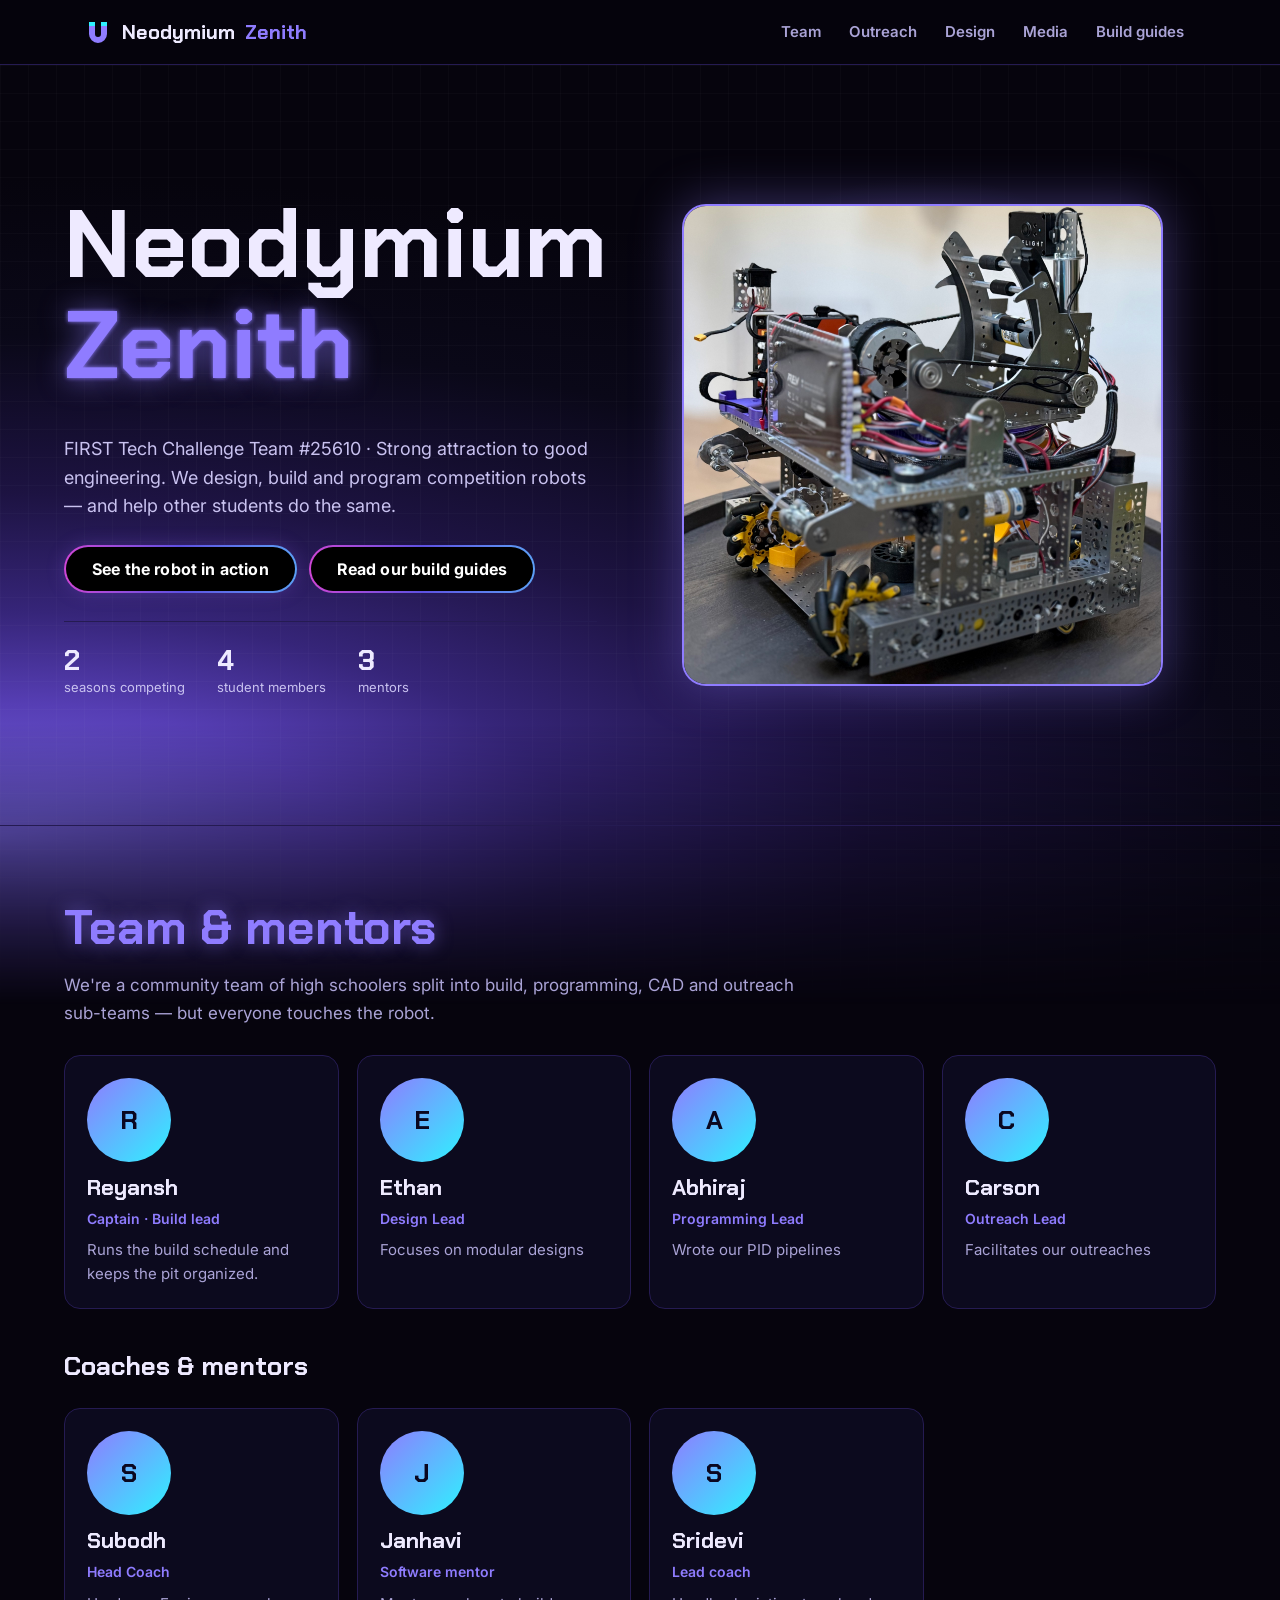
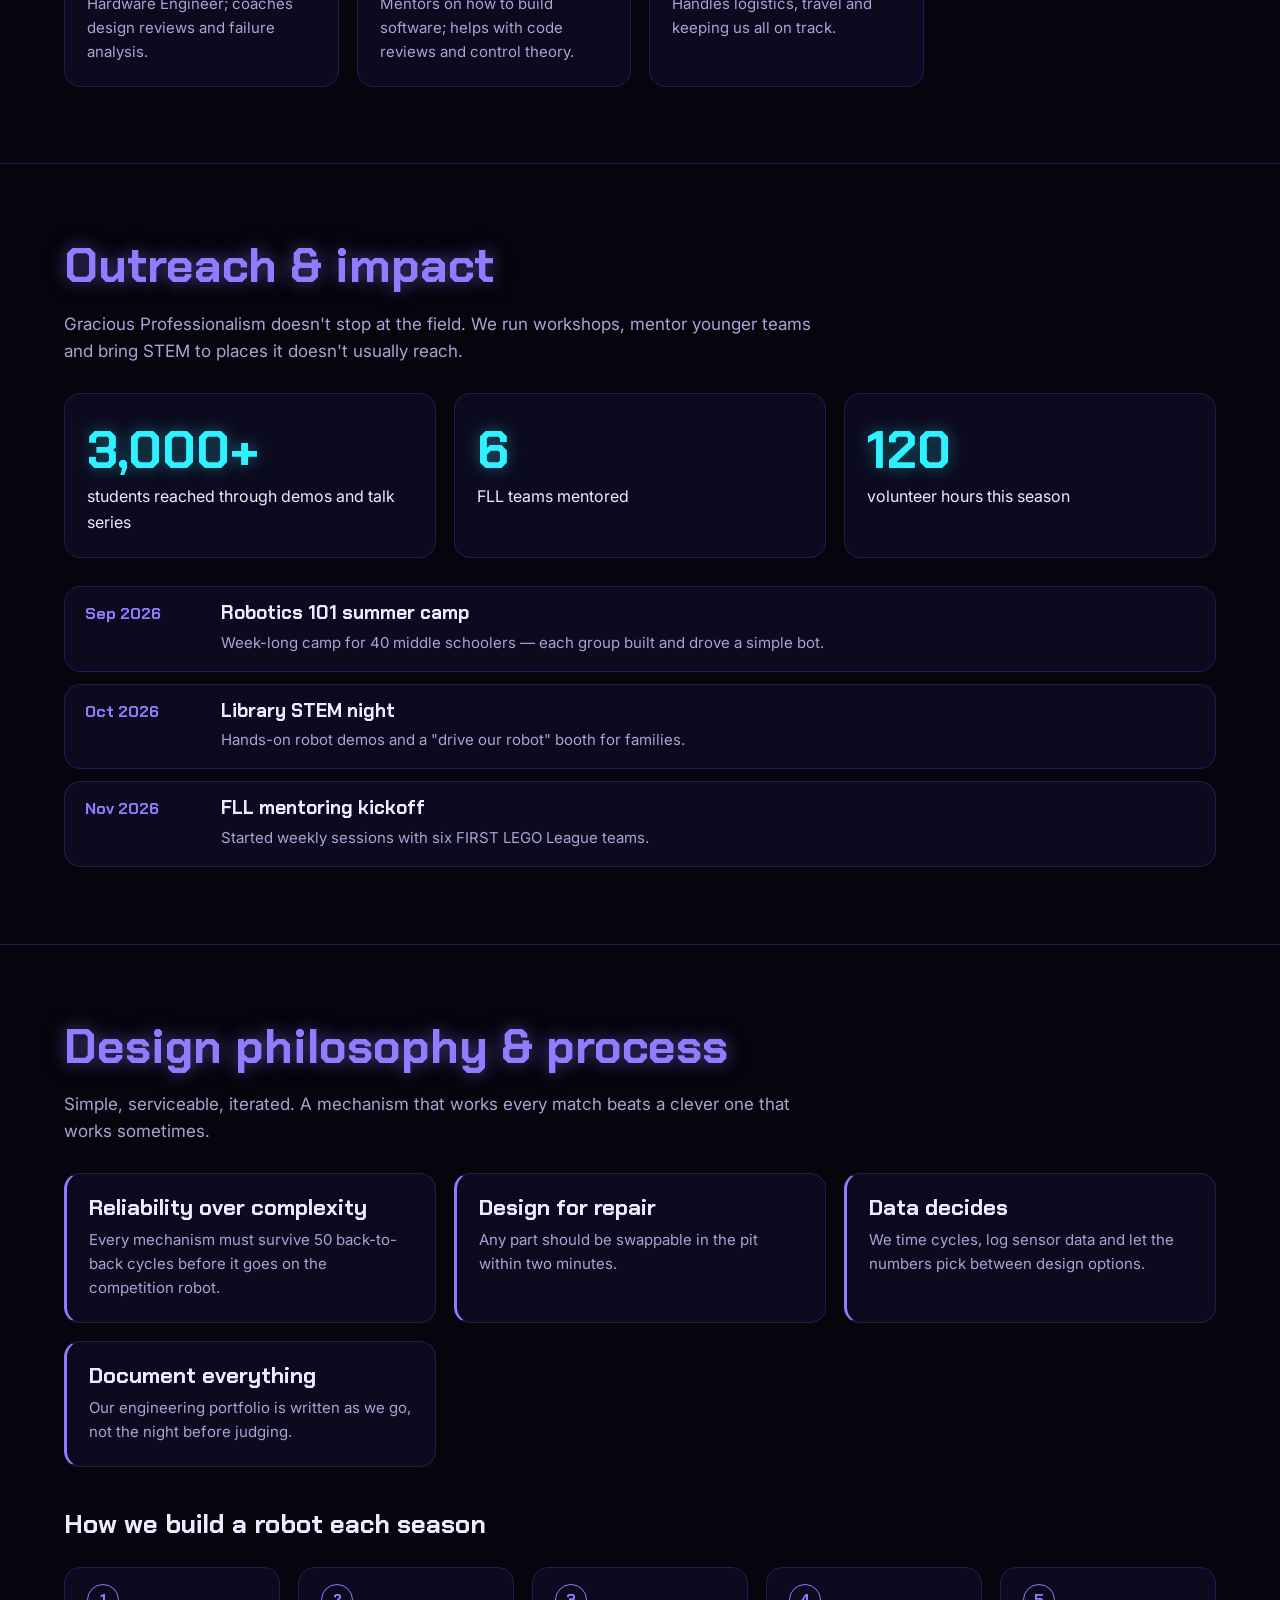
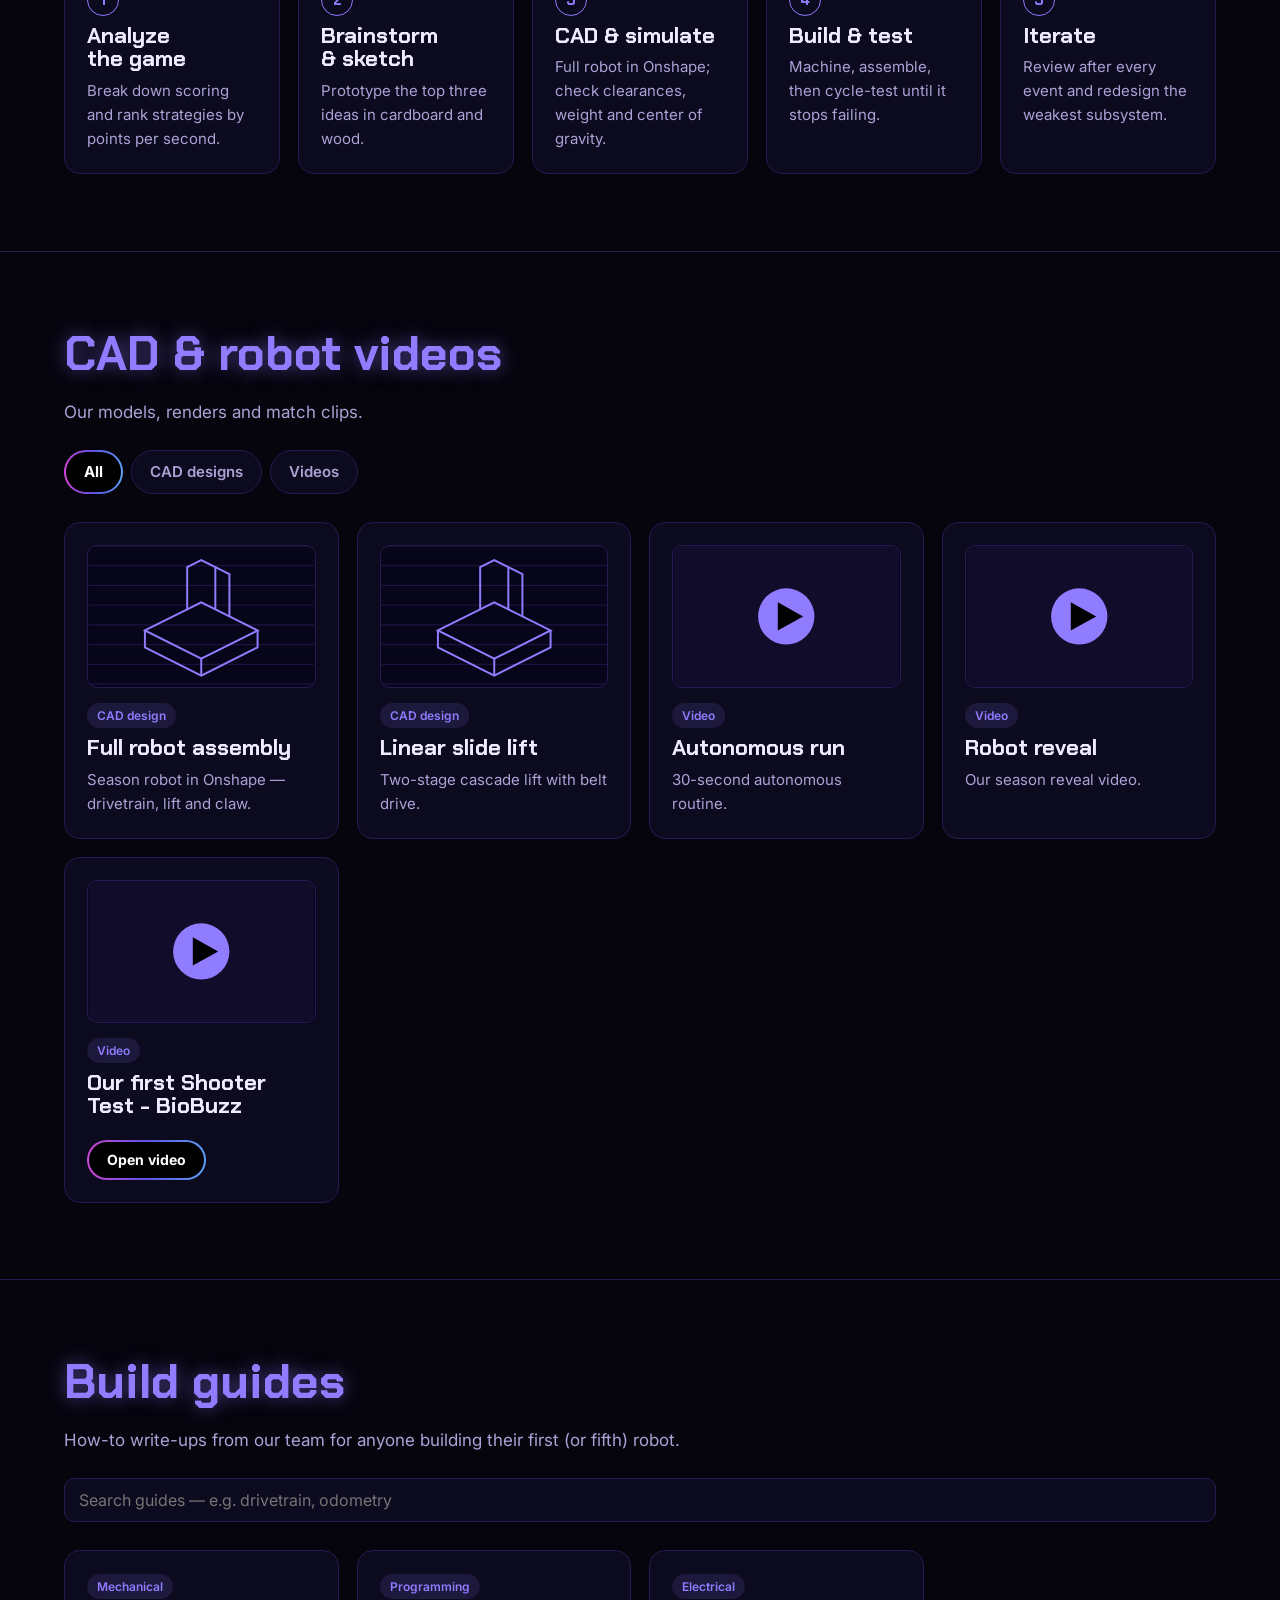
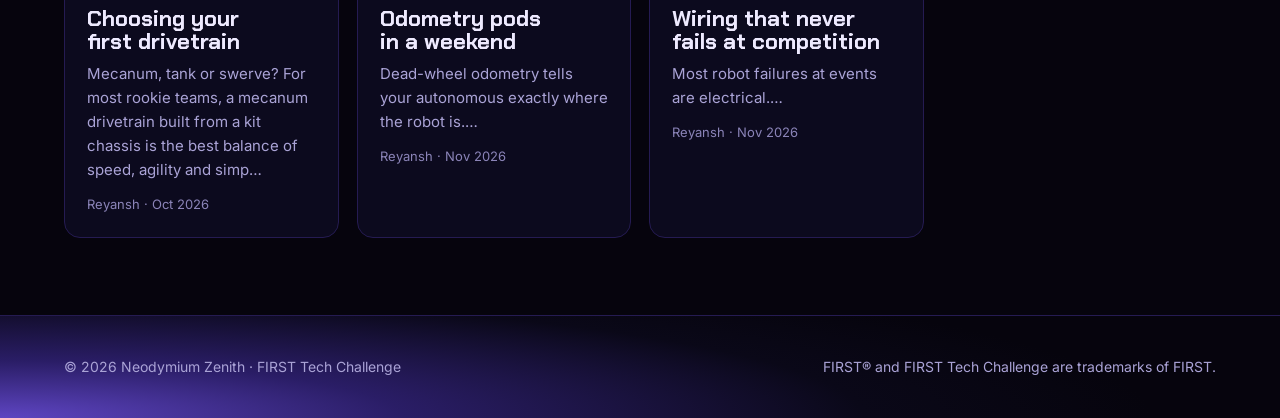
==== index.html @ e0ae47d6 "Add files via upload Included Site Visit script - goat counter" ====
<!DOCTYPE html>
<html lang="en">
<head>
<meta charset="utf-8">
<meta name="viewport" content="width=device-width, initial-scale=1">
<script data-goatcounter="https://neodymiumzenith.goatcounter.com/count"
        async src="//gc.zgo.at/count.js"></script>
<title>Neodymium Zenith FTC</title>
<link rel="preconnect" href="https://fonts.googleapis.com">
<link href="https://fonts.googleapis.com/css2?family=Chakra+Petch:wght@500;700&family=Inter:wght@400;600&display=swap" rel="stylesheet">
<style>
/* VOICE: proud, energetic student team — a competition pit banner, not a corporate site
   IDEA: a neodymium magnet — field lines arc around the robot, everything is "attracted" on hover
   PICTURE: this season's robot photo (or the drawn robot until one is uploaded) wrapped in purple field lines
   COLOUR and TYPE: pure black, fluorescent purple #8f7cff lead, hot cyan #2ef2ff hover accent; Chakra Petch + Inter
   LAYOUT: sticky nav, hero, bands for team, outreach, design, media, guides; owner-only edit bar pinned at the bottom */
:root{color-scheme:dark;--bg:#06040d;--panel:#0c0a1e;--line:#251b52;--ink:#eeeaff;--dim:#aaa3d6;--pur:#8f7cff;--pur2:#5e45c2;--hot:#2ef2ff}
:root[data-theme=light],:root[data-theme=dark]{color-scheme:dark}
*{box-sizing:border-box;min-width:0}
html{scroll-behavior:smooth;scroll-padding-top:72px}
body{margin:0;background:var(--bg);color:var(--ink);font:16px/1.6 Inter,system-ui,sans-serif;overflow-x:clip}
body.owner{padding-bottom:120px}
h1,h2,h3{font-family:"Chakra Petch",sans-serif;line-height:1.05;text-wrap:balance;margin:0 0 .4em}
h2{font-size:clamp(32px,4.5vw,48px);color:var(--pur);text-shadow:0 0 18px #8f7cff88}
h3{font-size:22px}
p{margin:0 0 1em;max-width:68ch}
a{color:var(--pur)}
.band{padding:clamp(40px,6vw,88px) max(5vw,16px);border-top:1px solid var(--line)}
.wrap{max-width:1240px;margin:0 auto}
.lede{color:var(--dim);font-size:17px}
.card p a,.rbody a,.tag a,.ev a{color:var(--hot);text-decoration:underline;text-underline-offset:3px;overflow-wrap:anywhere}
.card p a:hover,.rbody a:hover,.tag a:hover{color:#fff;text-shadow:0 0 10px var(--hot)}
nav{position:sticky;top:0;z-index:20;background:#06040dd9;backdrop-filter:blur(8px);border-bottom:1px solid var(--line)}
nav .wrap{display:flex;align-items:center;gap:8px 18px;flex-wrap:wrap;padding:10px max(5vw,16px)}
.logo{font:700 20px "Chakra Petch",sans-serif;color:var(--ink);text-decoration:none;margin-right:auto;display:flex;align-items:center;gap:10px;min-height:44px}
.logo b{color:var(--pur)}
nav .links{display:flex;flex-wrap:wrap;gap:4px}
nav .links a{color:var(--dim);text-decoration:none;padding:10px 12px;border-radius:8px;font-weight:600;font-size:15px;transition:.2s}
.hl{transition:color .2s,background .2s,box-shadow .25s,border-color .25s,transform .25s}
.hl:hover,.hl:focus-visible,nav .links a:hover,nav .links a:focus-visible{color:var(--hot);border-color:var(--hot);box-shadow:0 0 0 1px var(--hot),0 0 24px #2ef2ff66,inset 0 0 24px #2ef2ff14}
nav .links a:hover{background:#2ef2ff12}
.card.hl:hover{transform:translateY(-4px)}
.card.hl:hover h3{color:var(--hot)}
:focus-visible{outline:2px solid var(--hot);outline-offset:3px}
.hero{display:grid;grid-template-columns:minmax(0,1fr) minmax(0,1.1fr);gap:32px;align-items:center;padding:clamp(32px,5vw,72px) max(5vw,16px);max-width:1340px;margin:0 auto;min-height:min(86vh,760px)}
.hero h1{font-size:clamp(48px,8vw,96px)}
.hero h1 span{display:block;color:var(--pur);text-shadow:0 0 28px #8f7cffaa,0 0 4px #8f7cff}
.tag{color:var(--dim);font-size:18px;margin-bottom:24px}
.btns{display:flex;flex-wrap:wrap;gap:12px}
.btn{--ring:linear-gradient(90deg,#ce46d5,#5e51e2 50%,#5c9ff5);display:inline-flex;align-items:center;justify-content:center;gap:10px;min-height:48px;padding:10px 26px;border-radius:999px;border:2px solid transparent;background:linear-gradient(#000,#000) padding-box,var(--ring) border-box;color:#fff;text-decoration:none;font:700 16px Inter,sans-serif;letter-spacing:.01em;cursor:pointer;transition:box-shadow .25s,background .25s,transform .2s}
.btn.solid{background:linear-gradient(#000,#000) padding-box,var(--ring) border-box;box-shadow:0 0 18px #8a5ae240}
.btn.hl:hover,.btn.hl:focus-visible,.btn.solid:hover{color:#fff;border-color:transparent;background:linear-gradient(90deg,#24103a,#141038 50%,#0f1c3c) padding-box,var(--ring) border-box;box-shadow:-8px 0 24px #ce46d566,8px 0 24px #5c9ff566;transform:translateY(-1px)}
.btn:disabled,.btn:disabled:hover{opacity:.4;cursor:not-allowed;box-shadow:none;transform:none;background:linear-gradient(#000,#000) padding-box,var(--ring) border-box}
.btn.sm{min-height:40px;padding:6px 18px;font-size:14px}
.fig{position:relative;aspect-ratio:1/1;max-height:640px}
.fig>svg{position:absolute;inset:0;width:100%;height:100%}
.fig .photo-wrap{position:absolute;inset:9%;border-radius:24px;overflow:hidden;border:2px solid var(--pur);box-shadow:0 0 50px #8f7cff66;background:#07051a}
.fig .photo-wrap img{width:100%;height:100%;object-fit:cover;display:block}
.fig .ph{position:absolute;inset:9%;border:2px dashed var(--hot);border-radius:24px;display:grid;place-content:center;gap:10px;text-align:center;background:#000a;padding:20px;color:var(--ink)}
.field path{fill:none;stroke:var(--pur);stroke-width:1.6;opacity:.55;stroke-dasharray:6 10;animation:flow 6s linear infinite}
.field path:nth-child(even){stroke:var(--pur2);animation-duration:9s}
@keyframes flow{to{stroke-dashoffset:-160}}
@media(prefers-reduced-motion:reduce){.field path{animation:none}html{scroll-behavior:auto}}
.stats{display:flex;flex-wrap:wrap;gap:12px 32px;margin-top:28px;padding-top:20px;border-top:1px solid var(--line);align-items:flex-start}
.stats .card{background:none;border:0;padding:0;font:700 28px "Chakra Petch",sans-serif}
.stats small{display:block;font:13px Inter,sans-serif;color:var(--dim)}
.grid{display:grid;grid-template-columns:repeat(auto-fill,minmax(min(100%,250px),1fr));gap:18px;margin-top:28px}
.card{position:relative;background:var(--panel);border:1px solid var(--line);border-radius:16px;padding:22px}
.avatar,.face{width:84px;height:84px;border-radius:50%;margin-bottom:14px}
.avatar{display:grid;place-items:center;font:700 26px "Chakra Petch";color:#0a0720;background:linear-gradient(135deg,var(--pur),var(--hot))}
.face{overflow:hidden;border:2px solid var(--pur)}
.face img{width:100%;height:100%;object-fit:cover}
.role{color:var(--pur);font-weight:600;font-size:14px;margin-bottom:8px}
.card p{color:var(--dim);font-size:15px;margin:0;white-space:pre-line}
.sub{margin-top:44px;font-size:26px}
.note{font-size:13px;color:#8b84b8;margin-top:18px}
.impact{grid-template-columns:repeat(auto-fit,minmax(min(100%,200px),1fr))}
.impact b{display:block;font:700 clamp(36px,5vw,52px) "Chakra Petch";color:var(--hot);text-shadow:0 0 16px #2ef2ff66}
.events{display:grid;gap:12px;margin-top:28px}
.ev{display:grid;grid-template-columns:7.5em minmax(0,1fr) auto;gap:16px;align-items:start;padding:16px 20px}
.ev time{font:700 16px "Chakra Petch";color:var(--pur);white-space:nowrap}
.ev .evimg{width:140px;aspect-ratio:4/3;border-radius:10px;overflow:hidden}
.ev .evimg img,.ev .evimg video{width:100%;height:100%;object-fit:cover}
.steps{grid-template-columns:repeat(auto-fit,minmax(min(100%,210px),1fr));counter-reset:s}
.steps .card{padding-top:56px}
.steps .card::before{counter-increment:s;content:counter(s);position:absolute;top:16px;left:22px;width:30px;height:30px;border-radius:50%;border:1px solid var(--pur);display:grid;place-items:center;font:700 15px "Chakra Petch";color:var(--pur)}
.principles{grid-template-columns:repeat(auto-fit,minmax(min(100%,320px),1fr))}
.principles .card{border-left:3px solid var(--pur)}
.thumb{aspect-ratio:16/10;border-radius:10px;background:#07051a;border:1px solid var(--line);margin-bottom:14px;overflow:hidden;display:grid;place-items:center}
.thumb svg,.thumb img,.thumb video{width:100%;height:100%;object-fit:cover;display:block}
.chip{display:inline-block;font-size:12px;font-weight:600;padding:3px 10px;border-radius:999px;background:#8f7cff22;color:var(--pur);margin-bottom:8px}
.tabs{display:flex;flex-wrap:wrap;gap:8px;margin:24px 0 8px}
.tabs button{min-height:44px;padding:8px 18px;border-radius:999px;border:1px solid var(--line);background:var(--panel);color:var(--dim);font:600 15px Inter;cursor:pointer}
.tabs button[aria-selected=true]{border:2px solid transparent;background:linear-gradient(#000,#000) padding-box,linear-gradient(90deg,#ce46d5,#5e51e2 50%,#5c9ff5) border-box;color:#fff;font-weight:700}
.tabs button:hover{color:#fff;box-shadow:-6px 0 18px #ce46d544,6px 0 18px #5c9ff544}
.media .card .btn{margin-top:14px}
.blogbar{display:flex;flex-wrap:wrap;gap:12px;margin-top:24px}
.blogbar input{flex:1 1 240px;min-height:44px;padding:10px 14px;border-radius:10px;border:1px solid var(--line);background:var(--panel);color:var(--ink);font:16px Inter}
.post{cursor:pointer}
.post .meta{font-size:13px;color:#8b84b8;margin-top:12px}

/* team gradient: near-black at top, violet glow rising from the bottom-left */
.hero{position:relative}
.hero::before,footer::before{content:"";position:absolute;inset:0 calc(50% - 50vw) -180px;z-index:-1;pointer-events:none;-webkit-mask-image:linear-gradient(#000 70%,transparent);mask-image:linear-gradient(#000 70%,transparent);
 background:linear-gradient(#ffffff05 1px,transparent 1px) 0 0/28px 28px,linear-gradient(90deg,#ffffff05 1px,transparent 1px) 0 0/28px 28px,
 radial-gradient(130% 70% at 0% 82%,#7765e3 0%,#563eb4 20%,#362579 34%,#1d1342 52%,#0a0818 76%,#06040d 100%)}
footer{position:relative;overflow:hidden;border-top-color:#251b52}
footer::before{inset:0;-webkit-mask-image:none;mask-image:none;background:radial-gradient(90% 160% at 0% 100%,#5e45c2 0%,#2a1d66 35%,#0a0818 75%,#06040d 100%)}
footer{color:#c9c2f0}
.hero .tag{color:#c9c2f0}
.stats small{color:#c9c2f0}
/* edit mode */
.tools{display:none;position:absolute;top:8px;right:8px;gap:4px;z-index:2}
.editing .tools{display:flex}
.tools button{min-width:36px;min-height:36px;border-radius:8px;border:1px solid var(--line);background:#000c;color:var(--ink);font:600 13px Inter;cursor:pointer;padding:0 8px}
.tools button:hover{border-color:var(--hot);color:var(--hot)}
.tools button.del:hover{border-color:#ff5c8a;color:#ff5c8a}
.editing .card{outline:1px dashed #8f7cff55;outline-offset:3px}
.editing .stats .card{padding-top:44px;min-width:200px}
.stats .tools{left:0;right:auto;top:0}
.add{display:none;min-height:120px;border:2px dashed var(--pur2);border-radius:16px;background:none;color:var(--pur);font:600 16px Inter;cursor:pointer}
.editing .add{display:block}
.stats .add{min-height:60px;padding:0 16px}
.edit-only{display:none}
.editing .edit-only{display:inline-flex}
#ownerBar{display:none;position:fixed;left:50%;bottom:16px;transform:translateX(-50%);z-index:30;width:min(1100px,calc(100% - 24px));background:#0c0a1ef2;border:1px solid var(--pur);border-radius:16px;box-shadow:0 0 40px #8f7cff55;padding:12px 16px;gap:10px 16px;align-items:center;flex-wrap:wrap}
.owner #ownerBar{display:flex}
#ownerBar .seg{display:flex;border:1px solid var(--line);border-radius:999px;overflow:hidden;padding:2px}
#ownerBar .seg button{min-height:40px;padding:6px 14px;border:0;background:none;color:var(--dim);font:600 14px Inter;cursor:pointer}
#ownerBar .seg button{border-radius:999px}
#ownerBar .seg button[aria-pressed=true]{background:linear-gradient(90deg,#ce46d5,#5e51e2 50%,#5c9ff5);color:#fff}
#status{flex:1 1 200px;font-size:14px;color:var(--dim)}
#status b{color:var(--hot)}
dialog{background:var(--panel);color:var(--ink);border:1px solid var(--pur);border-radius:18px;max-width:760px;width:calc(100% - 32px);padding:clamp(20px,4vw,40px);box-shadow:0 0 60px #8f7cff55}
dialog::backdrop{background:#000c}
dialog h2{font-size:clamp(28px,4vw,40px)}
dialog>h2,.rbody h2{padding-right:84px}
.close{float:right}
.rbody p{color:var(--dim);white-space:pre-line}
form.ed{display:grid;gap:10px;clear:both}
form.ed label{font-weight:600;font-size:14px;color:var(--dim)}
form.ed input,form.ed textarea,form.ed select{width:100%;min-height:44px;padding:10px 14px;border-radius:10px;border:1px solid var(--line);background:#000;color:var(--ink);font:16px Inter}
form.ed textarea{min-height:140px}
.imgfield{display:flex;flex-wrap:wrap;gap:12px;align-items:center;padding:14px;border:1px dashed var(--pur2);border-radius:12px}
.imgfield .prev{width:120px;aspect-ratio:1;border-radius:10px;overflow:hidden;background:#000;display:grid;place-items:center;color:#8b84b8;font-size:13px;text-align:center}
.imgfield .prev img,.imgfield .prev video{width:100%;height:100%;object-fit:cover}
.formbtns{display:flex;gap:10px;justify-content:flex-end;margin-top:8px}
footer{border-top:1px solid var(--line);padding:40px max(5vw,16px);color:var(--dim);font-size:14px}
footer .wrap{display:flex;flex-wrap:wrap;gap:16px;justify-content:space-between}
#glow{position:fixed;width:340px;height:340px;border-radius:50%;pointer-events:none;background:radial-gradient(circle,#8f7cff22,transparent 65%);transform:translate(-50%,-50%);z-index:0;left:-400px;top:-400px}
main,nav,footer{position:relative;z-index:1}
@media(max-width:860px){.hero{grid-template-columns:1fr;min-height:0;gap:20px}.fig{width:min(100%,440px);margin:0 auto}}
@media(max-width:600px){
 nav .wrap{flex-wrap:nowrap;gap:8px;padding:6px 12px}
 .logo{font-size:17px;flex:none;margin-right:0}
 nav .links{flex-wrap:nowrap;overflow-x:auto;scrollbar-width:none;-webkit-mask-image:linear-gradient(90deg,#000 85%,transparent)}
 nav .links::-webkit-scrollbar{display:none}
 nav .links a{flex:none;padding:10px 8px;font-size:14px}
 .hero{padding-top:24px}.hero h1{font-size:clamp(40px,13vw,56px)}.tag{font-size:16px}
 .fig{width:min(100%,320px)}
 .impact{grid-template-columns:repeat(2,minmax(0,1fr));gap:12px}.impact .card{padding:16px}
 .btns .btn{flex:1 1 100%}
 body.owner{padding-bottom:210px}
 #ownerBar{bottom:8px;padding:10px;gap:8px}
 #status{flex-basis:100%;font-size:13px;order:-1}
 #ownerBar .btn.sm{flex:1 1 auto;min-height:40px;font-size:13px;padding:6px 10px}
 .tools button{min-width:40px;min-height:40px}
}
@media(max-width:600px){.ev{grid-template-columns:1fr;gap:6px}.ev .evimg{width:100%}nav .links a{padding:10px 8px;font-size:14px}}
@media(hover:none){#glow{display:none}}
</style>
</head>
<body>
<div id="glow"></div>
<nav aria-label="Main">
  <div class="wrap">
    <a class="logo" href="#top"><svg width="28" height="28" viewBox="0 0 28 28" aria-hidden="true"><path d="M5 4h6v12a3 3 0 0 0 6 0V4h6v12a9 9 0 0 1-18 0z" fill="#8f7cff"/><rect x="5" y="4" width="6" height="4" fill="#2ef2ff"/><rect x="17" y="4" width="6" height="4" fill="#2ef2ff"/></svg>Neodymium <b>Zenith</b></a>
    <div class="links"><a href="#team">Team</a><a href="#outreach">Outreach</a><a href="#design">Design</a><a href="#media">Media</a><a href="#blog">Build guides</a></div>
  </div>
</nav>

<main id="top">
<header class="hero">
  <div>
    <h1>Neodymium <span>Zenith</span></h1>
    <p class="tag" id="tagline"></p>
    <div class="btns">
      <a class="btn solid hl" href="#media">See the robot in action</a>
      <a class="btn hl" href="#blog">Read our build guides</a>
      <button class="btn hl edit-only" data-act="edit" data-k="hero">Edit hero text &amp; photo</button>
    </div>
    <div class="stats" id="stats"></div>
  </div>
  <div class="fig" id="heroFig">
    <svg viewBox="0 0 500 500" aria-hidden="true">
      <defs>
        <linearGradient id="body" x1="0" y1="0" x2="0" y2="1"><stop offset="0" stop-color="#2a1f63"/><stop offset="1" stop-color="#100c2a"/></linearGradient>
        <radialGradient id="halo"><stop offset="0" stop-color="#8f7cff" stop-opacity=".45"/><stop offset="1" stop-color="#8f7cff" stop-opacity="0"/></radialGradient>
      </defs>
      <circle cx="250" cy="250" r="230" fill="url(#halo)"/>
      <g class="field">
        <path d="M250 250 C 120 60, -20 250, 250 250"/><path d="M250 250 C 380 60, 520 250, 250 250"/>
        <path d="M250 250 C 90 20, -80 300, 250 250"/><path d="M250 250 C 410 20, 580 300, 250 250"/>
        <path d="M250 250 C 150 120, 40 260, 250 250"/><path d="M250 250 C 350 120, 460 260, 250 250"/>
        <path d="M250 250 C 120 440, -20 250, 250 250"/><path d="M250 250 C 380 440, 520 250, 250 250"/>
        <path d="M250 250 C 90 480, -80 200, 250 250"/><path d="M250 250 C 410 480, 580 200, 250 250"/>
      </g>
      <g id="drawnBot">
        <ellipse cx="250" cy="392" rx="150" ry="16" fill="#000" opacity=".7"/>
        <rect x="130" y="250" width="240" height="120" rx="14" fill="url(#body)" stroke="#8f7cff" stroke-width="3"/>
        <rect x="130" y="250" width="240" height="8" rx="4" fill="#c9c0ff" opacity=".5"/>
        <rect x="220" y="120" width="22" height="135" rx="4" fill="#140f33" stroke="#8f7cff" stroke-width="2.5"/>
        <rect x="258" y="140" width="22" height="115" rx="4" fill="#140f33" stroke="#8f7cff" stroke-width="2.5"/>
        <path d="M231 125 L 330 92 L 340 112 L 241 145 Z" fill="#1d1548" stroke="#2ef2ff" stroke-width="2.5"/>
        <path d="M330 86 l28 -6 l6 22 l-10 4 l-4 -12 l-16 4 z M336 112 l28 6 l-4 20 l-10 -2 l2 -10 l-18 -4z" fill="#2ef2ff"/>
        <g fill="#08061a" stroke="#8f7cff" stroke-width="3"><circle cx="170" cy="372" r="30"/><circle cx="330" cy="372" r="30"/></g>
        <g fill="#8f7cff"><circle cx="170" cy="372" r="8"/><circle cx="330" cy="372" r="8"/></g>
        <rect x="152" y="280" width="90" height="56" rx="8" fill="#08061a" stroke="#33287a"/>
        <circle cx="175" cy="308" r="10" fill="#2ef2ff"/><circle cx="210" cy="308" r="10" fill="#b6ff3b"/>
        <text x="300" y="320" text-anchor="middle" font-family="Chakra Petch" font-weight="700" font-size="34" fill="#8f7cff">Nd</text>
        <text x="300" y="342" text-anchor="middle" font-family="Inter" font-size="11" fill="#aaa3d6">60</text>
      </g>
    </svg>
    <div id="heroPhoto"></div>
  </div>
</header>

<section class="band" id="team">
  <div class="wrap">
    <h2>Team &amp; mentors</h2>
    <p class="lede">We're a community team of high schoolers split into build, programming, CAD and outreach sub-teams — but everyone touches the robot.</p>
    <div class="grid" id="members"></div>
    <h3 class="sub">Coaches &amp; mentors</h3>
    <div class="grid" id="mentors"></div>
  </div>
</section>

<section class="band" id="outreach">
  <div class="wrap">
    <h2>Outreach &amp; impact</h2>
    <p class="lede">Gracious Professionalism doesn't stop at the field. We run workshops, mentor younger teams and bring STEM to places it doesn't usually reach.</p>
    <div class="grid impact" id="impact"></div>
    <div class="events" id="events"></div>
  </div>
</section>

<section class="band" id="design">
  <div class="wrap">
    <h2>Design philosophy &amp; process</h2>
    <p class="lede">Simple, serviceable, iterated. A mechanism that works every match beats a clever one that works sometimes.</p>
    <div class="grid principles" id="principles"></div>
    <h3 class="sub">How we build a robot each season</h3>
    <div class="grid steps" id="steps"></div>
  </div>
</section>

<section class="band" id="media">
  <div class="wrap">
    <h2>CAD &amp; robot videos</h2>
    <p class="lede">Our models, renders and match clips.</p>
    <div class="tabs" role="tablist">
      <button role="tab" aria-selected="true" data-f="all">All</button>
      <button role="tab" aria-selected="false" data-f="CAD">CAD designs</button>
      <button role="tab" aria-selected="false" data-f="Video">Videos</button>
    </div>
    <div class="grid media" id="media_"></div>
  </div>
</section>

<section class="band" id="blog">
  <div class="wrap">
    <h2>Build guides</h2>
    <p class="lede">How-to write-ups from our team for anyone building their first (or fifth) robot.</p>
    <div class="blogbar"><input type="search" id="q" placeholder="Search guides — e.g. drivetrain, odometry" aria-label="Search guides"></div>
    <div class="grid" id="posts"></div>
  </div>
</section>
</main>

<footer>
  <div class="wrap">
    <span>© 2026 Neodymium Zenith · FIRST Tech Challenge</span>
    <span>FIRST® and FIRST Tech Challenge are trademarks of FIRST.</span>
  </div>
</footer>

<div id="ownerBar" role="region" aria-label="Editing controls">
  <div class="seg"><button id="mEdit" aria-pressed="true">Edit</button><button id="mView" aria-pressed="false">Preview</button></div>
  <span id="status">Loading…</span>
  <button class="btn sm solid hl" id="connect">Connect site folder</button>
  <button class="btn sm hl" id="undo" disabled>Undo</button>
  <button class="btn sm hl" id="dl">Download content.json</button>
</div>

<dialog id="reader"><button class="btn sm hl close" data-close>Close</button><div class="rbody" id="readerBody"></div></dialog>
<dialog id="editor"><button class="btn sm hl close" data-close>Close</button><h2 id="edTitle">Edit</h2><form class="ed" id="edForm"></form></dialog>

<script>
{
const esc=s=>String(s??'').replace(/[&<>"']/g,c=>({'&':'&amp;','<':'&lt;','>':'&gt;','"':'&quot;',"'":'&#39;'}[c]));
const $=id=>document.getElementById(id);
const clone=o=>JSON.parse(JSON.stringify(o));
/* links: [text](https://...) or a bare https:// address */
const rich=t=>{const keep=[];let h=esc(t);
 h=h.replace(/\[([^\]\n]+)\]\((https?:\/\/[^\s)]+)\)/g,(m,a,u)=>{keep.push(`<a href="${u}" target="_blank" rel="noopener">${a}</a>`);return `\u0000${keep.length-1}\u0000`});
 h=h.replace(/https?:\/\/[^\s<]+[^\s<.,;:!?)]/g,u=>`<a href="${u}" target="_blank" rel="noopener">${u.replace(/^https?:\/\//,'')}</a>`);
 return h.replace(/\u0000(\d+)\u0000/g,(m,i)=>keep[i]);};
const plain=t=>String(t||'').replace(/\[([^\]\n]+)\]\((https?:\/\/[^\s)]+)\)/g,'$1');
const ini=n=>String(n||'?').trim().split(/\s+/).map(w=>w[0]).join('').slice(0,2).toUpperCase();
const blobs={};
const safe=p=>/^(images\/[\w.\-]+|https:\/\/\S+)$/.test(String(p||''));
const blob=p=>blobs[p]||(safe(p)?p:'');
const isVid=t=>String(t||'').startsWith('video');
const media=(id,type,alt)=>!id?'':isVid(type)?`<video src="${blob(id)}" controls muted playsinline preload="metadata"></video>`:`<img src="${blob(id)}" alt="${esc(alt)}" loading="lazy">`;

/* fallback sample content — the site normally loads content.json */
const DEFAULT={
 teamNo:'00000',
 tagline:'Strong attraction to good engineering. We design, build and program competition robots — and help other students do the same.',
 heroImg:null,heroType:null,
 stats:[{n:'4',l:'seasons competing'},{n:'12',l:'student members'},{n:'3',l:'mentors'}],
 members:[
  {name:'Ava Patel',role:'Captain · Build lead',bio:'Runs the build schedule and keeps the pit organized.'},
  {name:'Marcus Lee',role:'Programming lead',bio:'Wrote our autonomous pathing and vision pipeline.'},
  {name:'Priya Nair',role:'CAD lead',bio:'Models every part in Onshape before a single cut is made.'},
  {name:'Diego Romero',role:'Drive team',bio:'Primary driver with 200+ hours of practice this season.'},
  {name:'Hannah Kim',role:'Outreach lead',bio:'Organizes our workshops and FLL mentoring program.'},
  {name:'Jonah Brooks',role:'Build · Electrical',bio:'Wiring, cable management and zero brown-outs.'}],
 mentors:[
  {name:'Dr. Lena Ortiz',role:'Engineering mentor',bio:'Mechanical engineer; coaches design reviews and failure analysis.'},
  {name:'Sam Chen',role:'Software mentor',bio:'Software engineer; helps with code reviews and control theory.'},
  {name:'Rita Gomez',role:'Head coach',bio:'Handles logistics, travel and keeping us all on track.'}],
 impact:[{n:'1,200+',l:'students reached at demos'},{n:'6',l:'FLL teams mentored'},{n:'340',l:'volunteer hours this season'},{n:'2',l:'new FTC teams started'}],
 events:[
  {date:'Sep 2026',title:'Robotics 101 summer camp',desc:'Week-long camp for 40 middle schoolers — each group built and drove a simple bot.'},
  {date:'Oct 2026',title:'Library STEM night',desc:'Hands-on robot demos and a "drive our robot" booth for families.'},
  {date:'Nov 2026',title:'FLL mentoring kickoff',desc:'Started weekly sessions with six FIRST LEGO League teams.'}],
 principles:[
  {title:'Reliability over complexity',text:'Every mechanism must survive 50 back-to-back cycles before it goes on the competition robot.'},
  {title:'Design for repair',text:'Any part should be swappable in the pit within two minutes.'},
  {title:'Data decides',text:'We time cycles, log sensor data and let the numbers pick between design options.'},
  {title:'Document everything',text:'Our engineering portfolio is written as we go, not the night before judging.'}],
 steps:[
  {title:'Analyze the game',text:'Break down scoring and rank strategies by points per second.'},
  {title:'Brainstorm & sketch',text:'Prototype the top three ideas in cardboard and wood.'},
  {title:'CAD & simulate',text:'Full robot in Onshape; check clearances, weight and center of gravity.'},
  {title:'Build & test',text:'Machine, assemble, then cycle-test until it stops failing.'},
  {title:'Iterate',text:'Review after every event and redesign the weakest subsystem.'}],
 media:[
  {type:'CAD',title:'Full robot assembly',desc:'Season robot in Onshape — drivetrain, lift and claw.',url:''},
  {type:'CAD',title:'Linear slide lift',desc:'Two-stage cascade lift with belt drive.',url:''},
  {type:'Video',title:'Autonomous run',desc:'30-second autonomous routine.',url:''},
  {type:'Video',title:'Robot reveal',desc:'Our season reveal video.',url:''}],
 posts:[
  {title:'Choosing your first drivetrain',author:'Ava Patel',tag:'Mechanical',date:'Oct 2026',body:'Mecanum, tank or swerve? For most rookie teams, a mecanum drivetrain built from a kit chassis is the best balance of speed, agility and simplicity.\n\nIf the game rewards lining up sideways with targets, mecanum wins. If you need to push, tank drive with traction wheels is stronger.\n\nWhatever you pick: keep the frame square, belt tension consistent and the battery low and centered.'},
  {title:'Odometry pods in a weekend',author:'Marcus Lee',tag:'Programming',date:'Nov 2026',body:'Dead-wheel odometry tells your autonomous exactly where the robot is.\n\n1. Mount two parallel pods and one perpendicular pod, spring-loaded onto the mat.\n2. Convert encoder ticks to inches using wheel diameter and ticks per revolution.\n3. Use a library like Road Runner or Pedro Pathing to turn readings into a pose and follow paths.\n\nTune by pushing the robot a measured distance and comparing.'},
  {title:'Wiring that never fails at competition',author:'Jonah Brooks',tag:'Electrical',date:'Nov 2026',body:'Most robot failures at events are electrical.\n\nUse strain relief on every connector, label both ends of every cable and keep motor and sensor wires apart.\n\nBefore each match: battery voltage, a tug on each connector and a quick motor test.'}]
};
const LISTS=['stats','members','mentors','impact','events','principles','steps','media','posts'];
const SCHEMA={
 hero:{label:'hero',single:true,fields:[['teamNo','Team number'],['tagline','Tagline','area']],img:'heroImg',imgLabel:"This season's robot photo"},
 stats:{label:'stat',fields:[['n','Number'],['l','Label']]},
 members:{label:'team member',fields:[['name','Name'],['role','Role'],['bio','Description','area']],img:'img',imgLabel:'Photo'},
 mentors:{label:'coach or mentor',fields:[['name','Name'],['role','Role'],['bio','Description','area']],img:'img',imgLabel:'Photo'},
 impact:{label:'impact number',fields:[['n','Number'],['l','Label']]},
 events:{label:'outreach event',fields:[['date','Date'],['title','Event'],['desc','Description','area']],img:'img',imgLabel:'Photo or short video',vid:true},
 principles:{label:'design principle',fields:[['title','Principle'],['text','Description','area']],img:'img',imgLabel:'Image'},
 steps:{label:'process step',fields:[['title','Step'],['text','Description','area']],img:'img',imgLabel:'Image'},
 media:{label:'CAD design or video',fields:[['type','Type','sel:CAD|Video'],['title','Title'],['desc','Description','area'],['url','Link (Onshape, YouTube…) — optional']],img:'img',imgLabel:'Image, render or video file',vid:true},
 posts:{label:'build guide',fields:[['title','Title'],['author','Author'],['tag','Topic'],['date','Date'],['body','Guide (blank line between paragraphs)','area']]}
};
const norm=c=>{c=Object.assign({},c);for(const k of LISTS)if(!Array.isArray(c[k]))c[k]=[];return c};

let draft=norm(clone(DEFAULT)),dir=null,dirty=false;
let editing=false,owner=false;
let history=[],filter='all';

const cadSvg=c=>`<svg viewBox="0 0 160 100"><g stroke="#251b52" stroke-width=".6">${[0,1,2,3,4,5,6,7].map(i=>`<line x1="0" y1="${i*14}" x2="160" y2="${i*14}"/>`).join('')}</g><g fill="none" stroke="${c}" stroke-width="1.4"><path d="M40 60 L80 40 L120 60 L80 80 Z"/><path d="M40 60 V72 L80 92 L120 72 V60"/><path d="M80 80 V92"/><path d="M70 45 V15 L80 10 L90 15 V45"/><path d="M90 15 L100 20 V50"/></g></svg>`;
const vidSvg=`<svg viewBox="0 0 160 100"><rect width="160" height="100" fill="#100c2a"/><circle cx="80" cy="50" r="20" fill="#8f7cff"/><path d="M74 40 L92 50 L74 60 Z" fill="#000"/></svg>`;
const linkOk=u=>/^https:\/\//i.test(String(u||''));

const CARD={
 stats:it=>`${esc(it.n)}<small>${esc(it.l)}</small>`,
 members:it=>`${it.img?`<div class="face">${media(it.img,it.imgType,it.name)}</div>`:`<div class="avatar">${esc(ini(it.name))}</div>`}<h3>${esc(it.name)}</h3><div class="role">${esc(it.role)}</div><p>${rich(it.bio)}</p>`,
 impact:it=>`<b>${esc(it.n)}</b>${esc(it.l)}`,
 events:it=>`<time>${esc(it.date)}</time><div><h3 style="font-size:19px">${esc(it.title)}</h3><p>${rich(it.desc)}</p></div>${it.img?`<div class="evimg">${media(it.img,it.imgType,it.title)}</div>`:'<span></span>'}`,
 principles:it=>`${it.img?`<div class="thumb">${media(it.img,it.imgType,it.title)}</div>`:''}<h3>${esc(it.title)}</h3><p>${rich(it.text)}</p>`,
 media:it=>`<div class="thumb">${it.img?media(it.img,it.imgType,it.title):it.type==='Video'?vidSvg:cadSvg('#8f7cff')}</div><span class="chip">${it.type==='Video'?'Video':'CAD design'}</span><h3>${esc(it.title)}</h3><p>${rich(it.desc)}</p>${linkOk(it.url)?`<a class="btn sm hl" href="${esc(it.url)}" target="_blank" rel="noopener">Open ${it.type==='Video'?'video':'CAD model'}</a>`:''}`,
 posts:it=>`<span class="chip">${esc(it.tag||'Guide')}</span><h3>${esc(it.title)}</h3><p>${esc(plain(String(it.body||'').split('\n')[0]).slice(0,140))}…</p><div class="meta">${esc(it.author)} · ${esc(it.date)}</div>`
};
CARD.mentors=CARD.members;CARD.steps=CARD.principles;
const CLS={events:'ev',posts:'post'};

const view=()=>draft;
const tools=`<div class="tools"><button data-act="left" aria-label="Move earlier">←</button><button data-act="right" aria-label="Move later">→</button><button data-act="edit">Edit</button><button class="del" data-act="del">Delete</button></div>`;

function render(){
 const c=view();
 document.body.classList.toggle('editing',editing);
 $('tagline').innerHTML=`FIRST Tech Challenge Team #${esc(c.teamNo||'—')} · ${rich(c.tagline||'')}`;
 const hp=$('heroPhoto');
 $('drawnBot').style.display=c.heroImg?'none':'';
 hp.innerHTML=c.heroImg?`<div class="photo-wrap">${media(c.heroImg,c.heroType,"This season's robot")}</div>`
  :editing?`<div class="ph"><strong style="font:700 22px 'Chakra Petch'">Add this season's robot</strong><span style="color:var(--dim)">Upload a photo to replace the drawing.</span><button class="btn solid hl" data-act="edit" data-k="hero">Upload robot photo</button></div>`:'';
 for(const k of LISTS){
  let items=c[k].map((it,i)=>[it,i]);
  if(k==='media'&&filter!=='all')items=items.filter(([it])=>(it.type||'CAD')===filter);
  if(k==='posts'){const q=$('q').value.toLowerCase();if(q)items=items.filter(([it])=>[it.title,it.body,it.tag,it.author].join(' ').toLowerCase().includes(q))}
  const el=$(k==='media'?'media_':k);
  el.innerHTML=items.map(([it,i])=>`<article class="card hl ${CLS[k]||''}" data-k="${k}" data-i="${i}"${k==='posts'?' data-act="read" tabindex="0"':''}>${tools}${CARD[k](it)}</article>`).join('')
   +`<button class="add hl" data-act="add" data-k="${k}">+ Add ${SCHEMA[k].label}</button>`
   +(!items.length&&!editing&&k!=='stats'?`<p class="lede">${k==='posts'&&$('q').value?'No guides match that search.':'Coming soon.'}</p>`:'');
 }
 renderBar();
}

/* editing bar */
const FS='showDirectoryPicker' in window;
let saveState='';
const setSave=x=>{saveState=x;renderBar()};
function renderBar(){
 if(!owner)return;
 $('mEdit').setAttribute('aria-pressed',editing);$('mView').setAttribute('aria-pressed',!editing);
 $('undo').disabled=!history.length;
 $('connect').textContent=dir?'Folder: '+dir.name:'Connect site folder';
 $('connect').style.display=FS?'':'none';
 if(saveState)return void($('status').innerHTML=saveState);
 $('status').innerHTML=!editing?'Preview — this is what visitors will see.'
  :!FS?'<b>Use Chrome or Edge</b> to save straight into your folder. Here, use Download content.json.'
  :!dir?'<b>Connect your site folder</b> so changes and photos are saved.'
  :'All changes saved to content.json. Upload the folder to your host to publish.';
}
async function writeFile(d,name,data){const h=await d.getFileHandle(name,{create:true});const w=await h.createWritable();await w.write(data);await w.close()}
let saving=false,again=false;
async function save(){
 if(!dir){if(dirty)renderBar();return}
 if(saving){again=true;return}
 saving=true;setSave('Saving…');
 try{await writeFile(dir,'content.json',JSON.stringify(draft,null,2));dirty=false;setSave('')}
 catch(e){setSave("<b>Couldn't save</b> — reconnect the folder and try again.")}
 saving=false;if(again){again=false;save()}
}
function commit(fn){
 history.push(JSON.stringify(draft));if(history.length>40)history.shift();
 dirty=true;fn(draft);render();save();
}
async function loadBlobs(){
 if(!dir)return;
 let imgs;try{imgs=await dir.getDirectoryHandle('images')}catch(_){return}
 const paths=new Set();JSON.stringify(draft,(k,v)=>{if(typeof v==='string'&&v.startsWith('images/'))paths.add(v);return v});
 for(const p of paths){try{const f=await (await imgs.getFileHandle(p.slice(7))).getFile();blobs[p]=URL.createObjectURL(f)}catch(_){}}
}

/* clicks */
document.addEventListener('click',e=>{
 const b=e.target.closest('[data-act]');if(!b)return;
 const art=b.closest('[data-k]');const k=b.dataset.k||art?.dataset.k;const i=art?+art.dataset.i:-1;
 const act=b.dataset.act;
 if(act==='read'){const p=view().posts[i];if(!p)return;
  $('readerBody').innerHTML=`<span class="chip">${esc(p.tag||'Guide')}</span><h2>${esc(p.title)}</h2><p class="note">${esc(p.author)} · ${esc(p.date)}</p>`+String(p.body||'').split(/\n\s*\n/).map(x=>`<p>${rich(x)}</p>`).join('');
  $('reader').showModal();return}
 if(!editing)return;
 e.stopPropagation();
 if(act==='edit')openEditor(k,k==='hero'?-1:i);
 else if(act==='add')openEditor(k,-1);
 else if(act==='del')commit(d=>d[k].splice(i,1));
 else if(act==='left'||act==='right'){const j=act==='left'?i-1:i+1;if(j<0||j>=draft[k].length)return;commit(d=>{[d[k][i],d[k][j]]=[d[k][j],d[k][i]]})}
},true);
document.addEventListener('keydown',e=>{if(e.key==='Enter'&&e.target.matches('.post'))e.target.click()});

/* editor dialog */
function openEditor(k,i){
 const sc=SCHEMA[k];const isNew=!sc.single&&i<0;
 const obj=sc.single?draft:isNew?{}:draft[k][i];
 const imgF=sc.img,typeF=k==='hero'?'heroType':'imgType';
 let img=imgF?obj[imgF]||null:null,imgType=imgF?obj[typeF]||null:null;
 $('edTitle').textContent=(sc.single?'Edit hero':isNew?'Add '+sc.label:'Edit '+sc.label);
 const f=$('edForm');
 f.innerHTML=sc.fields.map(([n,l,t],x)=>{
  const id='f'+x,v=obj[n]??'';
  if(t==='area')return `<label for="${id}">${esc(l)}</label><textarea id="${id}" name="${n}">${esc(v)}</textarea>`;
  if(t&&t.startsWith('sel:'))return `<label for="${id}">${esc(l)}</label><select id="${id}" name="${n}">${t.slice(4).split('|').map(o=>`<option${o===v?' selected':''}>${o}</option>`).join('')}</select>`;
  return `<label for="${id}">${esc(l)}</label><input id="${id}" name="${n}" value="${esc(v)}"${x===0?' required':''}>`;
 }).join('')+(imgF?`<label>${esc(sc.imgLabel)}</label><div class="imgfield"><div class="prev" id="prev"></div><label class="btn sm hl">Choose file<input type="file" id="imgIn" accept="image/*${sc.vid?',video/*':''}" hidden></label><button type="button" class="btn sm hl" id="imgRm">Remove</button><span id="upst" class="note" style="margin:0"></span></div>`:'')
  +(sc.fields.some(f=>f[2]==='area')?`<p class="note" style="margin:0">To add a link, write <code>[link text](https://example.com)</code> or paste a full https:// address.</p>`:'')+`<div class="formbtns"><button type="button" class="btn hl" data-close>Cancel</button><button class="btn solid hl" id="edSave">Save</button></div>`;
 const showPrev=()=>{const p=$('prev');if(p)p.innerHTML=img?media(img,imgType,'Preview'):'No image'};
 showPrev();
 if(imgF){
  $('imgRm').onclick=()=>{img=null;imgType=null;showPrev()};
  $('imgIn').onchange=async ev=>{
   const file=ev.target.files[0];if(!file)return;
   if(!dir){$('upst').textContent=FS?'Connect your site folder first (button at the bottom of the page).':'Saving photos needs Chrome or Edge.';return}
   $('upst').textContent='Saving…';$('edSave').disabled=true;
   try{
    const ext=(file.name.match(/\.[a-z0-9]+$/i)||[''])[0].toLowerCase();
    const base=file.name.replace(/\.[^.]+$/,'').toLowerCase().replace(/[^a-z0-9]+/g,'-').slice(0,40)||'image';
    const name=base+'-'+Date.now().toString(36)+ext;
    const imgs=await dir.getDirectoryHandle('images',{create:true});
    await writeFile(imgs,name,file);
    img='images/'+name;imgType=file.type;blobs[img]=URL.createObjectURL(file);showPrev();$('upst').textContent='Saved to images/'+name;
   }catch(err){$('upst').textContent="Couldn't save the file. Try again."}
   $('edSave').disabled=false;ev.target.value='';
  };
 }
 f.querySelectorAll('[data-close]').forEach(b=>b.onclick=()=>$('editor').close());
 f.onsubmit=ev=>{
  ev.preventDefault();
  const vals={};for(const[n]of sc.fields)vals[n]=f.elements[n].value.trim();
  if(imgF){vals[imgF]=img;vals[typeF]=imgType}
  commit(d=>{
   if(sc.single)Object.assign(d,vals);
   else if(isNew)d[k].push(vals);
   else Object.assign(d[k][i],vals);
  });
  $('editor').close();
 };
 $('editor').showModal();
}

document.querySelectorAll('[data-close]').forEach(b=>b.addEventListener('click',()=>b.closest('dialog').close()));
document.querySelectorAll('dialog').forEach(d=>d.addEventListener('click',e=>{if(e.target===d)d.close()}));
document.querySelectorAll('.tabs button').forEach(b=>b.addEventListener('click',()=>{
 document.querySelectorAll('.tabs button').forEach(x=>x.setAttribute('aria-selected',x===b));filter=b.dataset.f;render()}));
$('q').addEventListener('input',render);

$('mEdit').onclick=()=>{editing=true;render()};
$('mView').onclick=()=>{editing=false;render()};
$('undo').onclick=()=>{if(!history.length)return;draft=JSON.parse(history.pop());dirty=true;render();save()};
$('dl').onclick=()=>{
 const a=document.createElement('a');a.href=URL.createObjectURL(new Blob([JSON.stringify(draft,null,2)],{type:'application/json'}));
 a.download='content.json';document.body.appendChild(a);a.click();a.remove();
};
$('connect').onclick=async()=>{
 try{
  const d=await showDirectoryPicker({id:'nz-site',mode:'readwrite'});
  let found=false;
  try{const f=await (await d.getFileHandle('content.json')).getFile();draft=norm(JSON.parse(await f.text()));found=true}catch(_){}
  try{await d.getFileHandle('index.html')}catch(_){setSave("<b>That folder has no index.html</b> — pick the folder this site lives in.");return}
  dir=d;history=[];await loadBlobs();
  if(!found)await save();
  setSave('');render();
 }catch(e){if(e&&e.name!=='AbortError')setSave("<b>Couldn't open that folder.</b>")}
};
const setMode=()=>{owner=location.hash==='#edit';editing=owner;document.body.classList.toggle('owner',owner);render()};
addEventListener('hashchange',setMode);
addEventListener('beforeunload',e=>{if(owner&&dirty&&!dir){e.preventDefault();e.returnValue=''}});

/* load published content */
(async()=>{
 try{const r=await fetch('content.json',{cache:'no-store'});if(r.ok)draft=norm(await r.json())}catch(_){}
 setMode();
})();
render();

const g=$('glow');
addEventListener('pointermove',e=>{g.style.left=e.clientX+'px';g.style.top=e.clientY+'px'},{passive:true});
}
</script>
</body>
</html>
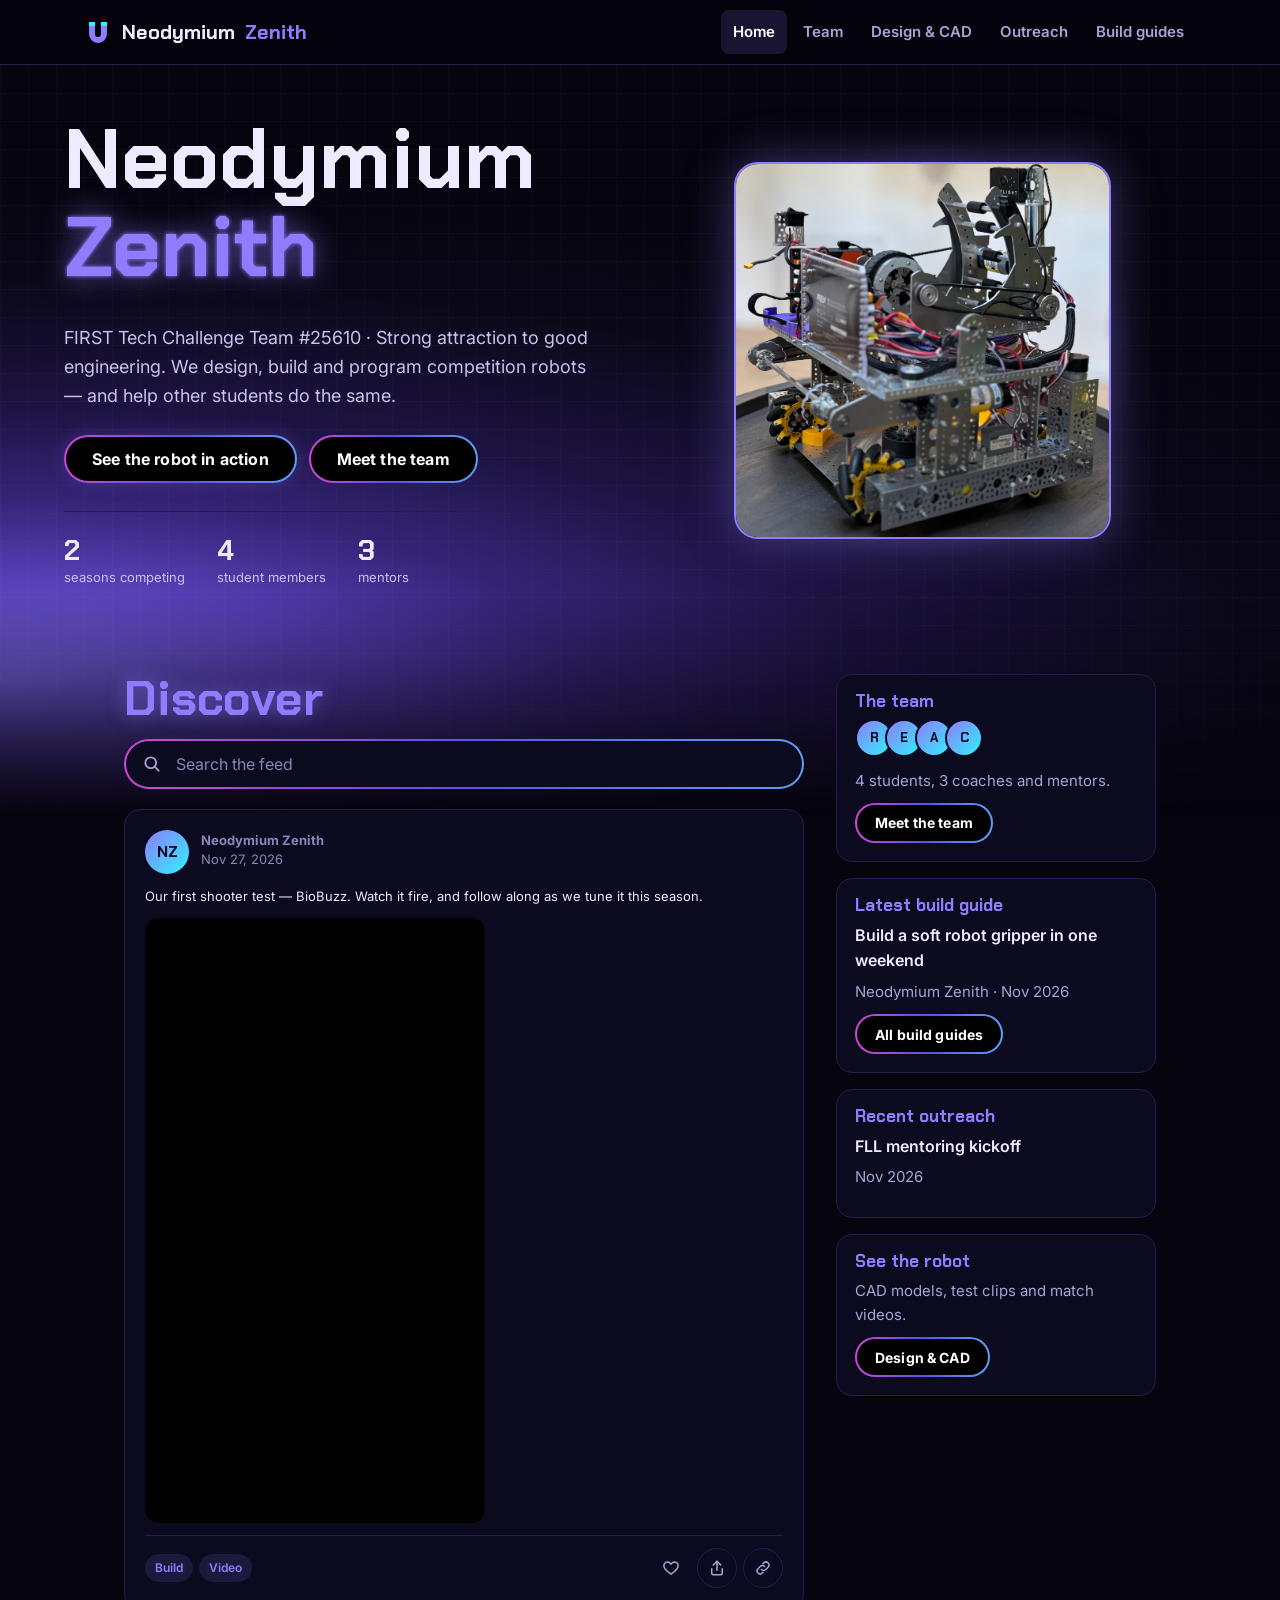
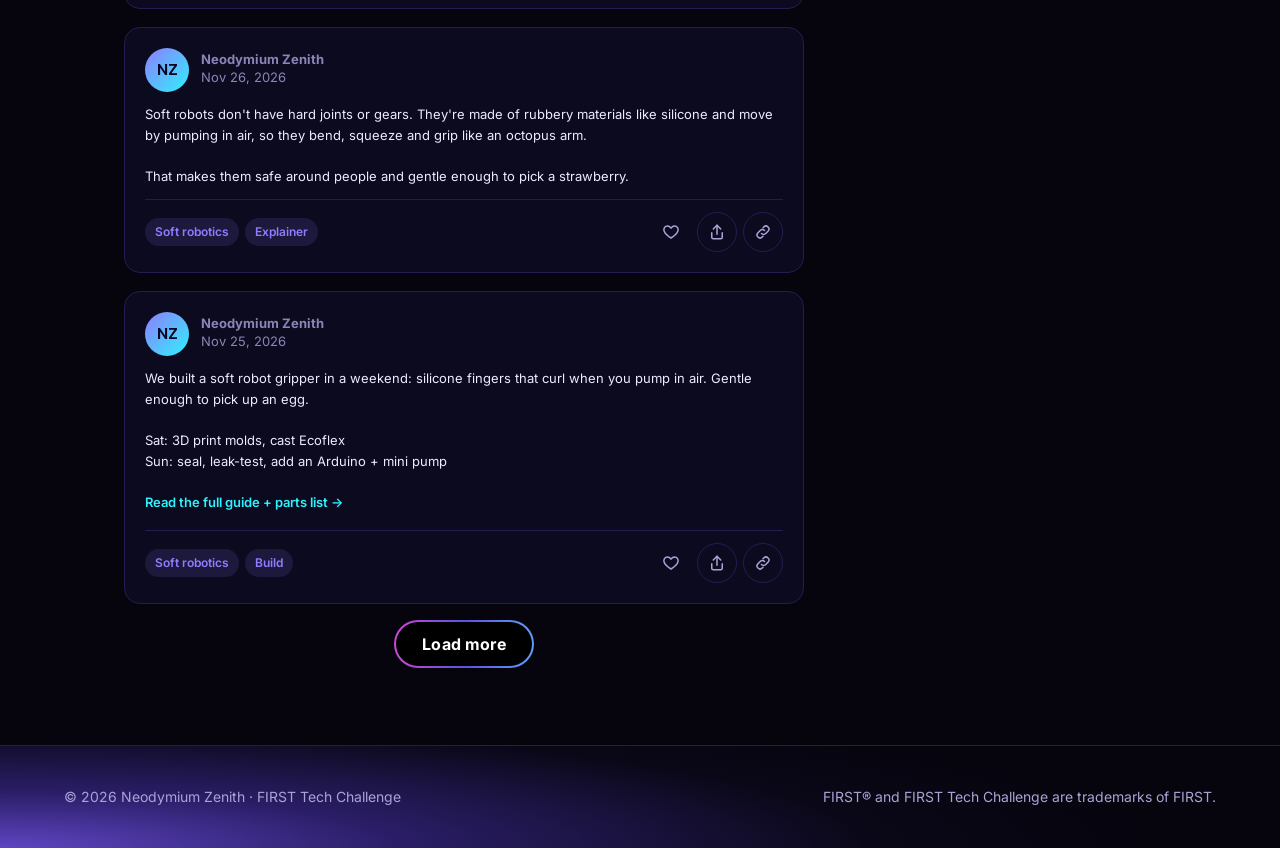
==== commit b4822bf7: "New Site layout with feed support This is an updated layout with Feed and separate pages for Teams, " ====
--- a/index.html
+++ b/index.html
@@ -3,190 +3,23 @@
 <head>
 <meta charset="utf-8">
 <meta name="viewport" content="width=device-width, initial-scale=1">
-<script data-goatcounter="https://neodymiumzenith.goatcounter.com/count"
-        async src="//gc.zgo.at/count.js"></script>
-<title>Neodymium Zenith FTC</title>
+<script data-goatcounter="https://neodymiumzenith.goatcounter.com/count" async src="//gc.zgo.at/count.js"></script>
+<title>Neodymium Zenith · FTC Team</title>
+<meta name="description" content="Neodymium Zenith, a FIRST Tech Challenge robotics team: lab notes, build guides, CAD and robot videos.">
 <link rel="preconnect" href="https://fonts.googleapis.com">
 <link href="https://fonts.googleapis.com/css2?family=Chakra+Petch:wght@500;700&family=Inter:wght@400;600&display=swap" rel="stylesheet">
-<style>
-/* VOICE: proud, energetic student team — a competition pit banner, not a corporate site
-   IDEA: a neodymium magnet — field lines arc around the robot, everything is "attracted" on hover
-   PICTURE: this season's robot photo (or the drawn robot until one is uploaded) wrapped in purple field lines
-   COLOUR and TYPE: pure black, fluorescent purple #8f7cff lead, hot cyan #2ef2ff hover accent; Chakra Petch + Inter
-   LAYOUT: sticky nav, hero, bands for team, outreach, design, media, guides; owner-only edit bar pinned at the bottom */
-:root{color-scheme:dark;--bg:#06040d;--panel:#0c0a1e;--line:#251b52;--ink:#eeeaff;--dim:#aaa3d6;--pur:#8f7cff;--pur2:#5e45c2;--hot:#2ef2ff}
-:root[data-theme=light],:root[data-theme=dark]{color-scheme:dark}
-*{box-sizing:border-box;min-width:0}
-html{scroll-behavior:smooth;scroll-padding-top:72px}
-body{margin:0;background:var(--bg);color:var(--ink);font:16px/1.6 Inter,system-ui,sans-serif;overflow-x:clip}
-body.owner{padding-bottom:120px}
-h1,h2,h3{font-family:"Chakra Petch",sans-serif;line-height:1.05;text-wrap:balance;margin:0 0 .4em}
-h2{font-size:clamp(32px,4.5vw,48px);color:var(--pur);text-shadow:0 0 18px #8f7cff88}
-h3{font-size:22px}
-p{margin:0 0 1em;max-width:68ch}
-a{color:var(--pur)}
-.band{padding:clamp(40px,6vw,88px) max(5vw,16px);border-top:1px solid var(--line)}
-.wrap{max-width:1240px;margin:0 auto}
-.lede{color:var(--dim);font-size:17px}
-.card p a,.rbody a,.tag a,.ev a{color:var(--hot);text-decoration:underline;text-underline-offset:3px;overflow-wrap:anywhere}
-.card p a:hover,.rbody a:hover,.tag a:hover{color:#fff;text-shadow:0 0 10px var(--hot)}
-nav{position:sticky;top:0;z-index:20;background:#06040dd9;backdrop-filter:blur(8px);border-bottom:1px solid var(--line)}
-nav .wrap{display:flex;align-items:center;gap:8px 18px;flex-wrap:wrap;padding:10px max(5vw,16px)}
-.logo{font:700 20px "Chakra Petch",sans-serif;color:var(--ink);text-decoration:none;margin-right:auto;display:flex;align-items:center;gap:10px;min-height:44px}
-.logo b{color:var(--pur)}
-nav .links{display:flex;flex-wrap:wrap;gap:4px}
-nav .links a{color:var(--dim);text-decoration:none;padding:10px 12px;border-radius:8px;font-weight:600;font-size:15px;transition:.2s}
-.hl{transition:color .2s,background .2s,box-shadow .25s,border-color .25s,transform .25s}
-.hl:hover,.hl:focus-visible,nav .links a:hover,nav .links a:focus-visible{color:var(--hot);border-color:var(--hot);box-shadow:0 0 0 1px var(--hot),0 0 24px #2ef2ff66,inset 0 0 24px #2ef2ff14}
-nav .links a:hover{background:#2ef2ff12}
-.card.hl:hover{transform:translateY(-4px)}
-.card.hl:hover h3{color:var(--hot)}
-:focus-visible{outline:2px solid var(--hot);outline-offset:3px}
-.hero{display:grid;grid-template-columns:minmax(0,1fr) minmax(0,1.1fr);gap:32px;align-items:center;padding:clamp(32px,5vw,72px) max(5vw,16px);max-width:1340px;margin:0 auto;min-height:min(86vh,760px)}
-.hero h1{font-size:clamp(48px,8vw,96px)}
-.hero h1 span{display:block;color:var(--pur);text-shadow:0 0 28px #8f7cffaa,0 0 4px #8f7cff}
-.tag{color:var(--dim);font-size:18px;margin-bottom:24px}
-.btns{display:flex;flex-wrap:wrap;gap:12px}
-.btn{--ring:linear-gradient(90deg,#ce46d5,#5e51e2 50%,#5c9ff5);display:inline-flex;align-items:center;justify-content:center;gap:10px;min-height:48px;padding:10px 26px;border-radius:999px;border:2px solid transparent;background:linear-gradient(#000,#000) padding-box,var(--ring) border-box;color:#fff;text-decoration:none;font:700 16px Inter,sans-serif;letter-spacing:.01em;cursor:pointer;transition:box-shadow .25s,background .25s,transform .2s}
-.btn.solid{background:linear-gradient(#000,#000) padding-box,var(--ring) border-box;box-shadow:0 0 18px #8a5ae240}
-.btn.hl:hover,.btn.hl:focus-visible,.btn.solid:hover{color:#fff;border-color:transparent;background:linear-gradient(90deg,#24103a,#141038 50%,#0f1c3c) padding-box,var(--ring) border-box;box-shadow:-8px 0 24px #ce46d566,8px 0 24px #5c9ff566;transform:translateY(-1px)}
-.btn:disabled,.btn:disabled:hover{opacity:.4;cursor:not-allowed;box-shadow:none;transform:none;background:linear-gradient(#000,#000) padding-box,var(--ring) border-box}
-.btn.sm{min-height:40px;padding:6px 18px;font-size:14px}
-.fig{position:relative;aspect-ratio:1/1;max-height:640px}
-.fig>svg{position:absolute;inset:0;width:100%;height:100%}
-.fig .photo-wrap{position:absolute;inset:9%;border-radius:24px;overflow:hidden;border:2px solid var(--pur);box-shadow:0 0 50px #8f7cff66;background:#07051a}
-.fig .photo-wrap img{width:100%;height:100%;object-fit:cover;display:block}
-.fig .ph{position:absolute;inset:9%;border:2px dashed var(--hot);border-radius:24px;display:grid;place-content:center;gap:10px;text-align:center;background:#000a;padding:20px;color:var(--ink)}
-.field path{fill:none;stroke:var(--pur);stroke-width:1.6;opacity:.55;stroke-dasharray:6 10;animation:flow 6s linear infinite}
-.field path:nth-child(even){stroke:var(--pur2);animation-duration:9s}
-@keyframes flow{to{stroke-dashoffset:-160}}
-@media(prefers-reduced-motion:reduce){.field path{animation:none}html{scroll-behavior:auto}}
-.stats{display:flex;flex-wrap:wrap;gap:12px 32px;margin-top:28px;padding-top:20px;border-top:1px solid var(--line);align-items:flex-start}
-.stats .card{background:none;border:0;padding:0;font:700 28px "Chakra Petch",sans-serif}
-.stats small{display:block;font:13px Inter,sans-serif;color:var(--dim)}
-.grid{display:grid;grid-template-columns:repeat(auto-fill,minmax(min(100%,250px),1fr));gap:18px;margin-top:28px}
-.card{position:relative;background:var(--panel);border:1px solid var(--line);border-radius:16px;padding:22px}
-.avatar,.face{width:84px;height:84px;border-radius:50%;margin-bottom:14px}
-.avatar{display:grid;place-items:center;font:700 26px "Chakra Petch";color:#0a0720;background:linear-gradient(135deg,var(--pur),var(--hot))}
-.face{overflow:hidden;border:2px solid var(--pur)}
-.face img{width:100%;height:100%;object-fit:cover}
-.role{color:var(--pur);font-weight:600;font-size:14px;margin-bottom:8px}
-.card p{color:var(--dim);font-size:15px;margin:0;white-space:pre-line}
-.sub{margin-top:44px;font-size:26px}
-.note{font-size:13px;color:#8b84b8;margin-top:18px}
-.impact{grid-template-columns:repeat(auto-fit,minmax(min(100%,200px),1fr))}
-.impact b{display:block;font:700 clamp(36px,5vw,52px) "Chakra Petch";color:var(--hot);text-shadow:0 0 16px #2ef2ff66}
-.events{display:grid;gap:12px;margin-top:28px}
-.ev{display:grid;grid-template-columns:7.5em minmax(0,1fr) auto;gap:16px;align-items:start;padding:16px 20px}
-.ev time{font:700 16px "Chakra Petch";color:var(--pur);white-space:nowrap}
-.ev .evimg{width:140px;aspect-ratio:4/3;border-radius:10px;overflow:hidden}
-.ev .evimg img,.ev .evimg video{width:100%;height:100%;object-fit:cover}
-.steps{grid-template-columns:repeat(auto-fit,minmax(min(100%,210px),1fr));counter-reset:s}
-.steps .card{padding-top:56px}
-.steps .card::before{counter-increment:s;content:counter(s);position:absolute;top:16px;left:22px;width:30px;height:30px;border-radius:50%;border:1px solid var(--pur);display:grid;place-items:center;font:700 15px "Chakra Petch";color:var(--pur)}
-.principles{grid-template-columns:repeat(auto-fit,minmax(min(100%,320px),1fr))}
-.principles .card{border-left:3px solid var(--pur)}
-.thumb{aspect-ratio:16/10;border-radius:10px;background:#07051a;border:1px solid var(--line);margin-bottom:14px;overflow:hidden;display:grid;place-items:center}
-.thumb svg,.thumb img,.thumb video{width:100%;height:100%;object-fit:cover;display:block}
-.chip{display:inline-block;font-size:12px;font-weight:600;padding:3px 10px;border-radius:999px;background:#8f7cff22;color:var(--pur);margin-bottom:8px}
-.tabs{display:flex;flex-wrap:wrap;gap:8px;margin:24px 0 8px}
-.tabs button{min-height:44px;padding:8px 18px;border-radius:999px;border:1px solid var(--line);background:var(--panel);color:var(--dim);font:600 15px Inter;cursor:pointer}
-.tabs button[aria-selected=true]{border:2px solid transparent;background:linear-gradient(#000,#000) padding-box,linear-gradient(90deg,#ce46d5,#5e51e2 50%,#5c9ff5) border-box;color:#fff;font-weight:700}
-.tabs button:hover{color:#fff;box-shadow:-6px 0 18px #ce46d544,6px 0 18px #5c9ff544}
-.media .card .btn{margin-top:14px}
-.blogbar{display:flex;flex-wrap:wrap;gap:12px;margin-top:24px}
-.blogbar input{flex:1 1 240px;min-height:44px;padding:10px 14px;border-radius:10px;border:1px solid var(--line);background:var(--panel);color:var(--ink);font:16px Inter}
-.post{cursor:pointer}
-.post .meta{font-size:13px;color:#8b84b8;margin-top:12px}
-
-/* team gradient: near-black at top, violet glow rising from the bottom-left */
-.hero{position:relative}
-.hero::before,footer::before{content:"";position:absolute;inset:0 calc(50% - 50vw) -180px;z-index:-1;pointer-events:none;-webkit-mask-image:linear-gradient(#000 70%,transparent);mask-image:linear-gradient(#000 70%,transparent);
- background:linear-gradient(#ffffff05 1px,transparent 1px) 0 0/28px 28px,linear-gradient(90deg,#ffffff05 1px,transparent 1px) 0 0/28px 28px,
- radial-gradient(130% 70% at 0% 82%,#7765e3 0%,#563eb4 20%,#362579 34%,#1d1342 52%,#0a0818 76%,#06040d 100%)}
-footer{position:relative;overflow:hidden;border-top-color:#251b52}
-footer::before{inset:0;-webkit-mask-image:none;mask-image:none;background:radial-gradient(90% 160% at 0% 100%,#5e45c2 0%,#2a1d66 35%,#0a0818 75%,#06040d 100%)}
-footer{color:#c9c2f0}
-.hero .tag{color:#c9c2f0}
-.stats small{color:#c9c2f0}
-/* edit mode */
-.tools{display:none;position:absolute;top:8px;right:8px;gap:4px;z-index:2}
-.editing .tools{display:flex}
-.tools button{min-width:36px;min-height:36px;border-radius:8px;border:1px solid var(--line);background:#000c;color:var(--ink);font:600 13px Inter;cursor:pointer;padding:0 8px}
-.tools button:hover{border-color:var(--hot);color:var(--hot)}
-.tools button.del:hover{border-color:#ff5c8a;color:#ff5c8a}
-.editing .card{outline:1px dashed #8f7cff55;outline-offset:3px}
-.editing .stats .card{padding-top:44px;min-width:200px}
-.stats .tools{left:0;right:auto;top:0}
-.add{display:none;min-height:120px;border:2px dashed var(--pur2);border-radius:16px;background:none;color:var(--pur);font:600 16px Inter;cursor:pointer}
-.editing .add{display:block}
-.stats .add{min-height:60px;padding:0 16px}
-.edit-only{display:none}
-.editing .edit-only{display:inline-flex}
-#ownerBar{display:none;position:fixed;left:50%;bottom:16px;transform:translateX(-50%);z-index:30;width:min(1100px,calc(100% - 24px));background:#0c0a1ef2;border:1px solid var(--pur);border-radius:16px;box-shadow:0 0 40px #8f7cff55;padding:12px 16px;gap:10px 16px;align-items:center;flex-wrap:wrap}
-.owner #ownerBar{display:flex}
-#ownerBar .seg{display:flex;border:1px solid var(--line);border-radius:999px;overflow:hidden;padding:2px}
-#ownerBar .seg button{min-height:40px;padding:6px 14px;border:0;background:none;color:var(--dim);font:600 14px Inter;cursor:pointer}
-#ownerBar .seg button{border-radius:999px}
-#ownerBar .seg button[aria-pressed=true]{background:linear-gradient(90deg,#ce46d5,#5e51e2 50%,#5c9ff5);color:#fff}
-#status{flex:1 1 200px;font-size:14px;color:var(--dim)}
-#status b{color:var(--hot)}
-dialog{background:var(--panel);color:var(--ink);border:1px solid var(--pur);border-radius:18px;max-width:760px;width:calc(100% - 32px);padding:clamp(20px,4vw,40px);box-shadow:0 0 60px #8f7cff55}
-dialog::backdrop{background:#000c}
-dialog h2{font-size:clamp(28px,4vw,40px)}
-dialog>h2,.rbody h2{padding-right:84px}
-.close{float:right}
-.rbody p{color:var(--dim);white-space:pre-line}
-form.ed{display:grid;gap:10px;clear:both}
-form.ed label{font-weight:600;font-size:14px;color:var(--dim)}
-form.ed input,form.ed textarea,form.ed select{width:100%;min-height:44px;padding:10px 14px;border-radius:10px;border:1px solid var(--line);background:#000;color:var(--ink);font:16px Inter}
-form.ed textarea{min-height:140px}
-.imgfield{display:flex;flex-wrap:wrap;gap:12px;align-items:center;padding:14px;border:1px dashed var(--pur2);border-radius:12px}
-.imgfield .prev{width:120px;aspect-ratio:1;border-radius:10px;overflow:hidden;background:#000;display:grid;place-items:center;color:#8b84b8;font-size:13px;text-align:center}
-.imgfield .prev img,.imgfield .prev video{width:100%;height:100%;object-fit:cover}
-.formbtns{display:flex;gap:10px;justify-content:flex-end;margin-top:8px}
-footer{border-top:1px solid var(--line);padding:40px max(5vw,16px);color:var(--dim);font-size:14px}
-footer .wrap{display:flex;flex-wrap:wrap;gap:16px;justify-content:space-between}
-#glow{position:fixed;width:340px;height:340px;border-radius:50%;pointer-events:none;background:radial-gradient(circle,#8f7cff22,transparent 65%);transform:translate(-50%,-50%);z-index:0;left:-400px;top:-400px}
-main,nav,footer{position:relative;z-index:1}
-@media(max-width:860px){.hero{grid-template-columns:1fr;min-height:0;gap:20px}.fig{width:min(100%,440px);margin:0 auto}}
-@media(max-width:600px){
- nav .wrap{flex-wrap:nowrap;gap:8px;padding:6px 12px}
- .logo{font-size:17px;flex:none;margin-right:0}
- nav .links{flex-wrap:nowrap;overflow-x:auto;scrollbar-width:none;-webkit-mask-image:linear-gradient(90deg,#000 85%,transparent)}
- nav .links::-webkit-scrollbar{display:none}
- nav .links a{flex:none;padding:10px 8px;font-size:14px}
- .hero{padding-top:24px}.hero h1{font-size:clamp(40px,13vw,56px)}.tag{font-size:16px}
- .fig{width:min(100%,320px)}
- .impact{grid-template-columns:repeat(2,minmax(0,1fr));gap:12px}.impact .card{padding:16px}
- .btns .btn{flex:1 1 100%}
- body.owner{padding-bottom:210px}
- #ownerBar{bottom:8px;padding:10px;gap:8px}
- #status{flex-basis:100%;font-size:13px;order:-1}
- #ownerBar .btn.sm{flex:1 1 auto;min-height:40px;font-size:13px;padding:6px 10px}
- .tools button{min-width:40px;min-height:40px}
-}
-@media(max-width:600px){.ev{grid-template-columns:1fr;gap:6px}.ev .evimg{width:100%}nav .links a{padding:10px 8px;font-size:14px}}
-@media(hover:none){#glow{display:none}}
-</style>
+<link rel="stylesheet" href="site.css?v=20261127e">
+<link rel="alternate" type="application/rss+xml" title="Neodymium Zenith lab notes" href="feed.xml">
 </head>
-<body>
-<div id="glow"></div>
-<nav aria-label="Main">
-  <div class="wrap">
-    <a class="logo" href="#top"><svg width="28" height="28" viewBox="0 0 28 28" aria-hidden="true"><path d="M5 4h6v12a3 3 0 0 0 6 0V4h6v12a9 9 0 0 1-18 0z" fill="#8f7cff"/><rect x="5" y="4" width="6" height="4" fill="#2ef2ff"/><rect x="17" y="4" width="6" height="4" fill="#2ef2ff"/></svg>Neodymium <b>Zenith</b></a>
-    <div class="links"><a href="#team">Team</a><a href="#outreach">Outreach</a><a href="#design">Design</a><a href="#media">Media</a><a href="#blog">Build guides</a></div>
-  </div>
-</nav>
-
+<body data-page="home">
 <main id="top">
-<header class="hero">
+<header class="hero home">
   <div>
     <h1>Neodymium <span>Zenith</span></h1>
     <p class="tag" id="tagline"></p>
     <div class="btns">
-      <a class="btn solid hl" href="#media">See the robot in action</a>
-      <a class="btn hl" href="#blog">Read our build guides</a>
+      <a class="btn solid hl" href="design.html">See the robot in action</a>
+      <a class="btn hl" href="team.html">Meet the team</a>
       <button class="btn hl edit-only" data-act="edit" data-k="hero">Edit hero text &amp; photo</button>
     </div>
     <div class="stats" id="stats"></div>
@@ -225,336 +58,18 @@
   </div>
 </header>
 
-<section class="band" id="team">
-  <div class="wrap">
-    <h2>Team &amp; mentors</h2>
-    <p class="lede">We're a community team of high schoolers split into build, programming, CAD and outreach sub-teams — but everyone touches the robot.</p>
-    <div class="grid" id="members"></div>
-    <h3 class="sub">Coaches &amp; mentors</h3>
-    <div class="grid" id="mentors"></div>
-  </div>
-</section>
-
-<section class="band" id="outreach">
-  <div class="wrap">
-    <h2>Outreach &amp; impact</h2>
-    <p class="lede">Gracious Professionalism doesn't stop at the field. We run workshops, mentor younger teams and bring STEM to places it doesn't usually reach.</p>
-    <div class="grid impact" id="impact"></div>
-    <div class="events" id="events"></div>
-  </div>
-</section>
-
-<section class="band" id="design">
-  <div class="wrap">
-    <h2>Design philosophy &amp; process</h2>
-    <p class="lede">Simple, serviceable, iterated. A mechanism that works every match beats a clever one that works sometimes.</p>
-    <div class="grid principles" id="principles"></div>
-    <h3 class="sub">How we build a robot each season</h3>
-    <div class="grid steps" id="steps"></div>
-  </div>
-</section>
-
-<section class="band" id="media">
-  <div class="wrap">
-    <h2>CAD &amp; robot videos</h2>
-    <p class="lede">Our models, renders and match clips.</p>
-    <div class="tabs" role="tablist">
-      <button role="tab" aria-selected="true" data-f="all">All</button>
-      <button role="tab" aria-selected="false" data-f="CAD">CAD designs</button>
-      <button role="tab" aria-selected="false" data-f="Video">Videos</button>
+<section class="band feedband" aria-label="Team feed">
+  <div class="feedwrap">
+    <div>
+      <div class="feedhead"><h2 id="feedTitle">Discover</h2><button class="btn sm solid hl edit-only" data-act="add" data-k="notes">+ New note</button></div>
+      <div class="search" role="search"><svg width="20" height="20" viewBox="0 0 24 24" fill="none" stroke="currentColor" stroke-width="2.2" stroke-linecap="round" aria-hidden="true"><circle cx="10.5" cy="10.5" r="6.5"/><path d="m20 20-4.6-4.6"/></svg><input type="search" id="nq" placeholder="Search the feed" aria-label="Search the feed" autocomplete="off"></div>
+      <div id="notes"></div>
+      <button class="btn hl" id="more" hidden>Load more</button>
     </div>
-    <div class="grid media" id="media_"></div>
-  </div>
-</section>
-
-<section class="band" id="blog">
-  <div class="wrap">
-    <h2>Build guides</h2>
-    <p class="lede">How-to write-ups from our team for anyone building their first (or fifth) robot.</p>
-    <div class="blogbar"><input type="search" id="q" placeholder="Search guides — e.g. drivetrain, odometry" aria-label="Search guides"></div>
-    <div class="grid" id="posts"></div>
+    <aside class="side" id="side" aria-label="More from the team"></aside>
   </div>
 </section>
 </main>
-
-<footer>
-  <div class="wrap">
-    <span>© 2026 Neodymium Zenith · FIRST Tech Challenge</span>
-    <span>FIRST® and FIRST Tech Challenge are trademarks of FIRST.</span>
-  </div>
-</footer>
-
-<div id="ownerBar" role="region" aria-label="Editing controls">
-  <div class="seg"><button id="mEdit" aria-pressed="true">Edit</button><button id="mView" aria-pressed="false">Preview</button></div>
-  <span id="status">Loading…</span>
-  <button class="btn sm solid hl" id="connect">Connect site folder</button>
-  <button class="btn sm hl" id="undo" disabled>Undo</button>
-  <button class="btn sm hl" id="dl">Download content.json</button>
-</div>
-
-<dialog id="reader"><button class="btn sm hl close" data-close>Close</button><div class="rbody" id="readerBody"></div></dialog>
-<dialog id="editor"><button class="btn sm hl close" data-close>Close</button><h2 id="edTitle">Edit</h2><form class="ed" id="edForm"></form></dialog>
-
-<script>
-{
-const esc=s=>String(s??'').replace(/[&<>"']/g,c=>({'&':'&amp;','<':'&lt;','>':'&gt;','"':'&quot;',"'":'&#39;'}[c]));
-const $=id=>document.getElementById(id);
-const clone=o=>JSON.parse(JSON.stringify(o));
-/* links: [text](https://...) or a bare https:// address */
-const rich=t=>{const keep=[];let h=esc(t);
- h=h.replace(/\[([^\]\n]+)\]\((https?:\/\/[^\s)]+)\)/g,(m,a,u)=>{keep.push(`<a href="${u}" target="_blank" rel="noopener">${a}</a>`);return `\u0000${keep.length-1}\u0000`});
- h=h.replace(/https?:\/\/[^\s<]+[^\s<.,;:!?)]/g,u=>`<a href="${u}" target="_blank" rel="noopener">${u.replace(/^https?:\/\//,'')}</a>`);
- return h.replace(/\u0000(\d+)\u0000/g,(m,i)=>keep[i]);};
-const plain=t=>String(t||'').replace(/\[([^\]\n]+)\]\((https?:\/\/[^\s)]+)\)/g,'$1');
-const ini=n=>String(n||'?').trim().split(/\s+/).map(w=>w[0]).join('').slice(0,2).toUpperCase();
-const blobs={};
-const safe=p=>/^(images\/[\w.\-]+|https:\/\/\S+)$/.test(String(p||''));
-const blob=p=>blobs[p]||(safe(p)?p:'');
-const isVid=t=>String(t||'').startsWith('video');
-const media=(id,type,alt)=>!id?'':isVid(type)?`<video src="${blob(id)}" controls muted playsinline preload="metadata"></video>`:`<img src="${blob(id)}" alt="${esc(alt)}" loading="lazy">`;
-
-/* fallback sample content — the site normally loads content.json */
-const DEFAULT={
- teamNo:'00000',
- tagline:'Strong attraction to good engineering. We design, build and program competition robots — and help other students do the same.',
- heroImg:null,heroType:null,
- stats:[{n:'4',l:'seasons competing'},{n:'12',l:'student members'},{n:'3',l:'mentors'}],
- members:[
-  {name:'Ava Patel',role:'Captain · Build lead',bio:'Runs the build schedule and keeps the pit organized.'},
-  {name:'Marcus Lee',role:'Programming lead',bio:'Wrote our autonomous pathing and vision pipeline.'},
-  {name:'Priya Nair',role:'CAD lead',bio:'Models every part in Onshape before a single cut is made.'},
-  {name:'Diego Romero',role:'Drive team',bio:'Primary driver with 200+ hours of practice this season.'},
-  {name:'Hannah Kim',role:'Outreach lead',bio:'Organizes our workshops and FLL mentoring program.'},
-  {name:'Jonah Brooks',role:'Build · Electrical',bio:'Wiring, cable management and zero brown-outs.'}],
- mentors:[
-  {name:'Dr. Lena Ortiz',role:'Engineering mentor',bio:'Mechanical engineer; coaches design reviews and failure analysis.'},
-  {name:'Sam Chen',role:'Software mentor',bio:'Software engineer; helps with code reviews and control theory.'},
-  {name:'Rita Gomez',role:'Head coach',bio:'Handles logistics, travel and keeping us all on track.'}],
- impact:[{n:'1,200+',l:'students reached at demos'},{n:'6',l:'FLL teams mentored'},{n:'340',l:'volunteer hours this season'},{n:'2',l:'new FTC teams started'}],
- events:[
-  {date:'Sep 2026',title:'Robotics 101 summer camp',desc:'Week-long camp for 40 middle schoolers — each group built and drove a simple bot.'},
-  {date:'Oct 2026',title:'Library STEM night',desc:'Hands-on robot demos and a "drive our robot" booth for families.'},
-  {date:'Nov 2026',title:'FLL mentoring kickoff',desc:'Started weekly sessions with six FIRST LEGO League teams.'}],
- principles:[
-  {title:'Reliability over complexity',text:'Every mechanism must survive 50 back-to-back cycles before it goes on the competition robot.'},
-  {title:'Design for repair',text:'Any part should be swappable in the pit within two minutes.'},
-  {title:'Data decides',text:'We time cycles, log sensor data and let the numbers pick between design options.'},
-  {title:'Document everything',text:'Our engineering portfolio is written as we go, not the night before judging.'}],
- steps:[
-  {title:'Analyze the game',text:'Break down scoring and rank strategies by points per second.'},
-  {title:'Brainstorm & sketch',text:'Prototype the top three ideas in cardboard and wood.'},
-  {title:'CAD & simulate',text:'Full robot in Onshape; check clearances, weight and center of gravity.'},
-  {title:'Build & test',text:'Machine, assemble, then cycle-test until it stops failing.'},
-  {title:'Iterate',text:'Review after every event and redesign the weakest subsystem.'}],
- media:[
-  {type:'CAD',title:'Full robot assembly',desc:'Season robot in Onshape — drivetrain, lift and claw.',url:''},
-  {type:'CAD',title:'Linear slide lift',desc:'Two-stage cascade lift with belt drive.',url:''},
-  {type:'Video',title:'Autonomous run',desc:'30-second autonomous routine.',url:''},
-  {type:'Video',title:'Robot reveal',desc:'Our season reveal video.',url:''}],
- posts:[
-  {title:'Choosing your first drivetrain',author:'Ava Patel',tag:'Mechanical',date:'Oct 2026',body:'Mecanum, tank or swerve? For most rookie teams, a mecanum drivetrain built from a kit chassis is the best balance of speed, agility and simplicity.\n\nIf the game rewards lining up sideways with targets, mecanum wins. If you need to push, tank drive with traction wheels is stronger.\n\nWhatever you pick: keep the frame square, belt tension consistent and the battery low and centered.'},
-  {title:'Odometry pods in a weekend',author:'Marcus Lee',tag:'Programming',date:'Nov 2026',body:'Dead-wheel odometry tells your autonomous exactly where the robot is.\n\n1. Mount two parallel pods and one perpendicular pod, spring-loaded onto the mat.\n2. Convert encoder ticks to inches using wheel diameter and ticks per revolution.\n3. Use a library like Road Runner or Pedro Pathing to turn readings into a pose and follow paths.\n\nTune by pushing the robot a measured distance and comparing.'},
-  {title:'Wiring that never fails at competition',author:'Jonah Brooks',tag:'Electrical',date:'Nov 2026',body:'Most robot failures at events are electrical.\n\nUse strain relief on every connector, label both ends of every cable and keep motor and sensor wires apart.\n\nBefore each match: battery voltage, a tug on each connector and a quick motor test.'}]
-};
-const LISTS=['stats','members','mentors','impact','events','principles','steps','media','posts'];
-const SCHEMA={
- hero:{label:'hero',single:true,fields:[['teamNo','Team number'],['tagline','Tagline','area']],img:'heroImg',imgLabel:"This season's robot photo"},
- stats:{label:'stat',fields:[['n','Number'],['l','Label']]},
- members:{label:'team member',fields:[['name','Name'],['role','Role'],['bio','Description','area']],img:'img',imgLabel:'Photo'},
- mentors:{label:'coach or mentor',fields:[['name','Name'],['role','Role'],['bio','Description','area']],img:'img',imgLabel:'Photo'},
- impact:{label:'impact number',fields:[['n','Number'],['l','Label']]},
- events:{label:'outreach event',fields:[['date','Date'],['title','Event'],['desc','Description','area']],img:'img',imgLabel:'Photo or short video',vid:true},
- principles:{label:'design principle',fields:[['title','Principle'],['text','Description','area']],img:'img',imgLabel:'Image'},
- steps:{label:'process step',fields:[['title','Step'],['text','Description','area']],img:'img',imgLabel:'Image'},
- media:{label:'CAD design or video',fields:[['type','Type','sel:CAD|Video'],['title','Title'],['desc','Description','area'],['url','Link (Onshape, YouTube…) — optional']],img:'img',imgLabel:'Image, render or video file',vid:true},
- posts:{label:'build guide',fields:[['title','Title'],['author','Author'],['tag','Topic'],['date','Date'],['body','Guide (blank line between paragraphs)','area']]}
-};
-const norm=c=>{c=Object.assign({},c);for(const k of LISTS)if(!Array.isArray(c[k]))c[k]=[];return c};
-
-let draft=norm(clone(DEFAULT)),dir=null,dirty=false;
-let editing=false,owner=false;
-let history=[],filter='all';
-
-const cadSvg=c=>`<svg viewBox="0 0 160 100"><g stroke="#251b52" stroke-width=".6">${[0,1,2,3,4,5,6,7].map(i=>`<line x1="0" y1="${i*14}" x2="160" y2="${i*14}"/>`).join('')}</g><g fill="none" stroke="${c}" stroke-width="1.4"><path d="M40 60 L80 40 L120 60 L80 80 Z"/><path d="M40 60 V72 L80 92 L120 72 V60"/><path d="M80 80 V92"/><path d="M70 45 V15 L80 10 L90 15 V45"/><path d="M90 15 L100 20 V50"/></g></svg>`;
-const vidSvg=`<svg viewBox="0 0 160 100"><rect width="160" height="100" fill="#100c2a"/><circle cx="80" cy="50" r="20" fill="#8f7cff"/><path d="M74 40 L92 50 L74 60 Z" fill="#000"/></svg>`;
-const linkOk=u=>/^https:\/\//i.test(String(u||''));
-
-const CARD={
- stats:it=>`${esc(it.n)}<small>${esc(it.l)}</small>`,
- members:it=>`${it.img?`<div class="face">${media(it.img,it.imgType,it.name)}</div>`:`<div class="avatar">${esc(ini(it.name))}</div>`}<h3>${esc(it.name)}</h3><div class="role">${esc(it.role)}</div><p>${rich(it.bio)}</p>`,
- impact:it=>`<b>${esc(it.n)}</b>${esc(it.l)}`,
- events:it=>`<time>${esc(it.date)}</time><div><h3 style="font-size:19px">${esc(it.title)}</h3><p>${rich(it.desc)}</p></div>${it.img?`<div class="evimg">${media(it.img,it.imgType,it.title)}</div>`:'<span></span>'}`,
- principles:it=>`${it.img?`<div class="thumb">${media(it.img,it.imgType,it.title)}</div>`:''}<h3>${esc(it.title)}</h3><p>${rich(it.text)}</p>`,
- media:it=>`<div class="thumb">${it.img?media(it.img,it.imgType,it.title):it.type==='Video'?vidSvg:cadSvg('#8f7cff')}</div><span class="chip">${it.type==='Video'?'Video':'CAD design'}</span><h3>${esc(it.title)}</h3><p>${rich(it.desc)}</p>${linkOk(it.url)?`<a class="btn sm hl" href="${esc(it.url)}" target="_blank" rel="noopener">Open ${it.type==='Video'?'video':'CAD model'}</a>`:''}`,
- posts:it=>`<span class="chip">${esc(it.tag||'Guide')}</span><h3>${esc(it.title)}</h3><p>${esc(plain(String(it.body||'').split('\n')[0]).slice(0,140))}…</p><div class="meta">${esc(it.author)} · ${esc(it.date)}</div>`
-};
-CARD.mentors=CARD.members;CARD.steps=CARD.principles;
-const CLS={events:'ev',posts:'post'};
-
-const view=()=>draft;
-const tools=`<div class="tools"><button data-act="left" aria-label="Move earlier">←</button><button data-act="right" aria-label="Move later">→</button><button data-act="edit">Edit</button><button class="del" data-act="del">Delete</button></div>`;
-
-function render(){
- const c=view();
- document.body.classList.toggle('editing',editing);
- $('tagline').innerHTML=`FIRST Tech Challenge Team #${esc(c.teamNo||'—')} · ${rich(c.tagline||'')}`;
- const hp=$('heroPhoto');
- $('drawnBot').style.display=c.heroImg?'none':'';
- hp.innerHTML=c.heroImg?`<div class="photo-wrap">${media(c.heroImg,c.heroType,"This season's robot")}</div>`
-  :editing?`<div class="ph"><strong style="font:700 22px 'Chakra Petch'">Add this season's robot</strong><span style="color:var(--dim)">Upload a photo to replace the drawing.</span><button class="btn solid hl" data-act="edit" data-k="hero">Upload robot photo</button></div>`:'';
- for(const k of LISTS){
-  let items=c[k].map((it,i)=>[it,i]);
-  if(k==='media'&&filter!=='all')items=items.filter(([it])=>(it.type||'CAD')===filter);
-  if(k==='posts'){const q=$('q').value.toLowerCase();if(q)items=items.filter(([it])=>[it.title,it.body,it.tag,it.author].join(' ').toLowerCase().includes(q))}
-  const el=$(k==='media'?'media_':k);
-  el.innerHTML=items.map(([it,i])=>`<article class="card hl ${CLS[k]||''}" data-k="${k}" data-i="${i}"${k==='posts'?' data-act="read" tabindex="0"':''}>${tools}${CARD[k](it)}</article>`).join('')
-   +`<button class="add hl" data-act="add" data-k="${k}">+ Add ${SCHEMA[k].label}</button>`
-   +(!items.length&&!editing&&k!=='stats'?`<p class="lede">${k==='posts'&&$('q').value?'No guides match that search.':'Coming soon.'}</p>`:'');
- }
- renderBar();
-}
-
-/* editing bar */
-const FS='showDirectoryPicker' in window;
-let saveState='';
-const setSave=x=>{saveState=x;renderBar()};
-function renderBar(){
- if(!owner)return;
- $('mEdit').setAttribute('aria-pressed',editing);$('mView').setAttribute('aria-pressed',!editing);
- $('undo').disabled=!history.length;
- $('connect').textContent=dir?'Folder: '+dir.name:'Connect site folder';
- $('connect').style.display=FS?'':'none';
- if(saveState)return void($('status').innerHTML=saveState);
- $('status').innerHTML=!editing?'Preview — this is what visitors will see.'
-  :!FS?'<b>Use Chrome or Edge</b> to save straight into your folder. Here, use Download content.json.'
-  :!dir?'<b>Connect your site folder</b> so changes and photos are saved.'
-  :'All changes saved to content.json. Upload the folder to your host to publish.';
-}
-async function writeFile(d,name,data){const h=await d.getFileHandle(name,{create:true});const w=await h.createWritable();await w.write(data);await w.close()}
-let saving=false,again=false;
-async function save(){
- if(!dir){if(dirty)renderBar();return}
- if(saving){again=true;return}
- saving=true;setSave('Saving…');
- try{await writeFile(dir,'content.json',JSON.stringify(draft,null,2));dirty=false;setSave('')}
- catch(e){setSave("<b>Couldn't save</b> — reconnect the folder and try again.")}
- saving=false;if(again){again=false;save()}
-}
-function commit(fn){
- history.push(JSON.stringify(draft));if(history.length>40)history.shift();
- dirty=true;fn(draft);render();save();
-}
-async function loadBlobs(){
- if(!dir)return;
- let imgs;try{imgs=await dir.getDirectoryHandle('images')}catch(_){return}
- const paths=new Set();JSON.stringify(draft,(k,v)=>{if(typeof v==='string'&&v.startsWith('images/'))paths.add(v);return v});
- for(const p of paths){try{const f=await (await imgs.getFileHandle(p.slice(7))).getFile();blobs[p]=URL.createObjectURL(f)}catch(_){}}
-}
-
-/* clicks */
-document.addEventListener('click',e=>{
- const b=e.target.closest('[data-act]');if(!b)return;
- const art=b.closest('[data-k]');const k=b.dataset.k||art?.dataset.k;const i=art?+art.dataset.i:-1;
- const act=b.dataset.act;
- if(act==='read'){const p=view().posts[i];if(!p)return;
-  $('readerBody').innerHTML=`<span class="chip">${esc(p.tag||'Guide')}</span><h2>${esc(p.title)}</h2><p class="note">${esc(p.author)} · ${esc(p.date)}</p>`+String(p.body||'').split(/\n\s*\n/).map(x=>`<p>${rich(x)}</p>`).join('');
-  $('reader').showModal();return}
- if(!editing)return;
- e.stopPropagation();
- if(act==='edit')openEditor(k,k==='hero'?-1:i);
- else if(act==='add')openEditor(k,-1);
- else if(act==='del')commit(d=>d[k].splice(i,1));
- else if(act==='left'||act==='right'){const j=act==='left'?i-1:i+1;if(j<0||j>=draft[k].length)return;commit(d=>{[d[k][i],d[k][j]]=[d[k][j],d[k][i]]})}
-},true);
-document.addEventListener('keydown',e=>{if(e.key==='Enter'&&e.target.matches('.post'))e.target.click()});
-
-/* editor dialog */
-function openEditor(k,i){
- const sc=SCHEMA[k];const isNew=!sc.single&&i<0;
- const obj=sc.single?draft:isNew?{}:draft[k][i];
- const imgF=sc.img,typeF=k==='hero'?'heroType':'imgType';
- let img=imgF?obj[imgF]||null:null,imgType=imgF?obj[typeF]||null:null;
- $('edTitle').textContent=(sc.single?'Edit hero':isNew?'Add '+sc.label:'Edit '+sc.label);
- const f=$('edForm');
- f.innerHTML=sc.fields.map(([n,l,t],x)=>{
-  const id='f'+x,v=obj[n]??'';
-  if(t==='area')return `<label for="${id}">${esc(l)}</label><textarea id="${id}" name="${n}">${esc(v)}</textarea>`;
-  if(t&&t.startsWith('sel:'))return `<label for="${id}">${esc(l)}</label><select id="${id}" name="${n}">${t.slice(4).split('|').map(o=>`<option${o===v?' selected':''}>${o}</option>`).join('')}</select>`;
-  return `<label for="${id}">${esc(l)}</label><input id="${id}" name="${n}" value="${esc(v)}"${x===0?' required':''}>`;
- }).join('')+(imgF?`<label>${esc(sc.imgLabel)}</label><div class="imgfield"><div class="prev" id="prev"></div><label class="btn sm hl">Choose file<input type="file" id="imgIn" accept="image/*${sc.vid?',video/*':''}" hidden></label><button type="button" class="btn sm hl" id="imgRm">Remove</button><span id="upst" class="note" style="margin:0"></span></div>`:'')
-  +(sc.fields.some(f=>f[2]==='area')?`<p class="note" style="margin:0">To add a link, write <code>[link text](https://example.com)</code> or paste a full https:// address.</p>`:'')+`<div class="formbtns"><button type="button" class="btn hl" data-close>Cancel</button><button class="btn solid hl" id="edSave">Save</button></div>`;
- const showPrev=()=>{const p=$('prev');if(p)p.innerHTML=img?media(img,imgType,'Preview'):'No image'};
- showPrev();
- if(imgF){
-  $('imgRm').onclick=()=>{img=null;imgType=null;showPrev()};
-  $('imgIn').onchange=async ev=>{
-   const file=ev.target.files[0];if(!file)return;
-   if(!dir){$('upst').textContent=FS?'Connect your site folder first (button at the bottom of the page).':'Saving photos needs Chrome or Edge.';return}
-   $('upst').textContent='Saving…';$('edSave').disabled=true;
-   try{
-    const ext=(file.name.match(/\.[a-z0-9]+$/i)||[''])[0].toLowerCase();
-    const base=file.name.replace(/\.[^.]+$/,'').toLowerCase().replace(/[^a-z0-9]+/g,'-').slice(0,40)||'image';
-    const name=base+'-'+Date.now().toString(36)+ext;
-    const imgs=await dir.getDirectoryHandle('images',{create:true});
-    await writeFile(imgs,name,file);
-    img='images/'+name;imgType=file.type;blobs[img]=URL.createObjectURL(file);showPrev();$('upst').textContent='Saved to images/'+name;
-   }catch(err){$('upst').textContent="Couldn't save the file. Try again."}
-   $('edSave').disabled=false;ev.target.value='';
-  };
- }
- f.querySelectorAll('[data-close]').forEach(b=>b.onclick=()=>$('editor').close());
- f.onsubmit=ev=>{
-  ev.preventDefault();
-  const vals={};for(const[n]of sc.fields)vals[n]=f.elements[n].value.trim();
-  if(imgF){vals[imgF]=img;vals[typeF]=imgType}
-  commit(d=>{
-   if(sc.single)Object.assign(d,vals);
-   else if(isNew)d[k].push(vals);
-   else Object.assign(d[k][i],vals);
-  });
-  $('editor').close();
- };
- $('editor').showModal();
-}
-
-document.querySelectorAll('[data-close]').forEach(b=>b.addEventListener('click',()=>b.closest('dialog').close()));
-document.querySelectorAll('dialog').forEach(d=>d.addEventListener('click',e=>{if(e.target===d)d.close()}));
-document.querySelectorAll('.tabs button').forEach(b=>b.addEventListener('click',()=>{
- document.querySelectorAll('.tabs button').forEach(x=>x.setAttribute('aria-selected',x===b));filter=b.dataset.f;render()}));
-$('q').addEventListener('input',render);
-
-$('mEdit').onclick=()=>{editing=true;render()};
-$('mView').onclick=()=>{editing=false;render()};
-$('undo').onclick=()=>{if(!history.length)return;draft=JSON.parse(history.pop());dirty=true;render();save()};
-$('dl').onclick=()=>{
- const a=document.createElement('a');a.href=URL.createObjectURL(new Blob([JSON.stringify(draft,null,2)],{type:'application/json'}));
- a.download='content.json';document.body.appendChild(a);a.click();a.remove();
-};
-$('connect').onclick=async()=>{
- try{
-  const d=await showDirectoryPicker({id:'nz-site',mode:'readwrite'});
-  let found=false;
-  try{const f=await (await d.getFileHandle('content.json')).getFile();draft=norm(JSON.parse(await f.text()));found=true}catch(_){}
-  try{await d.getFileHandle('index.html')}catch(_){setSave("<b>That folder has no index.html</b> — pick the folder this site lives in.");return}
-  dir=d;history=[];await loadBlobs();
-  if(!found)await save();
-  setSave('');render();
- }catch(e){if(e&&e.name!=='AbortError')setSave("<b>Couldn't open that folder.</b>")}
-};
-const setMode=()=>{owner=location.hash==='#edit';editing=owner;document.body.classList.toggle('owner',owner);render()};
-addEventListener('hashchange',setMode);
-addEventListener('beforeunload',e=>{if(owner&&dirty&&!dir){e.preventDefault();e.returnValue=''}});
-
-/* load published content */
-(async()=>{
- try{const r=await fetch('content.json',{cache:'no-store'});if(r.ok)draft=norm(await r.json())}catch(_){}
- setMode();
-})();
-render();
-
-const g=$('glow');
-addEventListener('pointermove',e=>{g.style.left=e.clientX+'px';g.style.top=e.clientY+'px'},{passive:true});
-}
-</script>
+<script src="site.js?v=20261127e"></script>
 </body>
 </html>
--- a/site.css
+++ b/site.css
@@ -0,0 +1,245 @@
+
+:root{color-scheme:dark;--bg:#06040d;--panel:#0c0a1e;--line:#251b52;--ink:#eeeaff;--dim:#aaa3d6;--pur:#8f7cff;--pur2:#5e45c2;--hot:#2ef2ff}
+:root[data-theme=light],:root[data-theme=dark]{color-scheme:dark}
+*{box-sizing:border-box;min-width:0}
+html{scroll-behavior:smooth;scroll-padding-top:72px}
+body{margin:0;background:var(--bg);color:var(--ink);font:16px/1.6 Inter,system-ui,sans-serif;overflow-x:clip}
+body.owner{padding-bottom:120px}
+h1,h2,h3{font-family:"Chakra Petch",sans-serif;line-height:1.05;text-wrap:balance;margin:0 0 .4em}
+h2{font-size:clamp(32px,4.5vw,48px);color:var(--pur);text-shadow:0 0 18px #8f7cff88}
+h3{font-size:22px}
+p{margin:0 0 1em;max-width:68ch}
+a{color:var(--pur)}
+.band{padding:clamp(40px,6vw,88px) max(5vw,16px);border-top:1px solid var(--line)}
+.wrap{max-width:1240px;margin:0 auto}
+.lede{color:var(--dim);font-size:17px}
+.card p a,.rbody a,.tag a,.ev a{color:var(--hot);text-decoration:underline;text-underline-offset:3px;overflow-wrap:anywhere}
+.card p a:hover,.rbody a:hover,.tag a:hover{color:#fff;text-shadow:0 0 10px var(--hot)}
+nav{position:sticky;top:0;z-index:20;background:#06040dd9;backdrop-filter:blur(8px);border-bottom:1px solid var(--line)}
+nav .wrap{display:flex;align-items:center;gap:8px 18px;flex-wrap:wrap;padding:10px max(5vw,16px)}
+.logo{font:700 20px "Chakra Petch",sans-serif;color:var(--ink);text-decoration:none;margin-right:auto;display:flex;align-items:center;gap:10px;min-height:44px}
+.logo b{color:var(--pur)}
+nav .links{display:flex;flex-wrap:wrap;gap:4px}
+nav .links a{color:var(--dim);text-decoration:none;padding:10px 12px;border-radius:8px;font-weight:600;font-size:15px;transition:.2s}
+.hl{transition:color .2s,background .2s,box-shadow .25s,border-color .25s,transform .25s}
+.hl:hover,.hl:focus-visible,nav .links a:hover,nav .links a:focus-visible{color:var(--hot);border-color:var(--hot);box-shadow:0 0 0 1px var(--hot),0 0 24px #2ef2ff66,inset 0 0 24px #2ef2ff14}
+nav .links a:hover{background:#2ef2ff12}
+.card.hl:hover{transform:translateY(-4px)}
+.card.hl:hover h3{color:var(--hot)}
+:focus-visible{outline:2px solid var(--hot);outline-offset:3px}
+.hero{display:grid;grid-template-columns:minmax(0,1fr) minmax(0,1.1fr);gap:32px;align-items:center;padding:clamp(32px,5vw,72px) max(5vw,16px);max-width:1340px;margin:0 auto;min-height:min(86vh,760px)}
+.hero h1{font-size:clamp(48px,8vw,96px)}
+.hero h1 span{display:block;color:var(--pur);text-shadow:0 0 28px #8f7cffaa,0 0 4px #8f7cff}
+.tag{color:var(--dim);font-size:18px;margin-bottom:24px}
+.btns{display:flex;flex-wrap:wrap;gap:12px}
+.btn{--ring:linear-gradient(90deg,#ce46d5,#5e51e2 50%,#5c9ff5);display:inline-flex;align-items:center;justify-content:center;gap:10px;min-height:48px;padding:10px 26px;border-radius:999px;border:2px solid transparent;background:linear-gradient(#000,#000) padding-box,var(--ring) border-box;color:#fff;text-decoration:none;font:700 16px Inter,sans-serif;letter-spacing:.01em;cursor:pointer;transition:box-shadow .25s,background .25s,transform .2s}
+.btn.solid{background:linear-gradient(#000,#000) padding-box,var(--ring) border-box;box-shadow:0 0 18px #8a5ae240}
+.btn.hl:hover,.btn.hl:focus-visible,.btn.solid:hover{color:#fff;border-color:transparent;background:linear-gradient(90deg,#24103a,#141038 50%,#0f1c3c) padding-box,var(--ring) border-box;box-shadow:-8px 0 24px #ce46d566,8px 0 24px #5c9ff566;transform:translateY(-1px)}
+.btn:disabled,.btn:disabled:hover{opacity:.4;cursor:not-allowed;box-shadow:none;transform:none;background:linear-gradient(#000,#000) padding-box,var(--ring) border-box}
+.btn.sm{min-height:40px;padding:6px 18px;font-size:14px}
+.fig{position:relative;aspect-ratio:1/1;max-height:640px}
+.fig>svg{position:absolute;inset:0;width:100%;height:100%}
+.fig .photo-wrap{position:absolute;inset:9%;border-radius:24px;overflow:hidden;border:2px solid var(--pur);box-shadow:0 0 50px #8f7cff66;background:#07051a}
+.fig .photo-wrap img{width:100%;height:100%;object-fit:cover;display:block}
+.fig .ph{position:absolute;inset:9%;border:2px dashed var(--hot);border-radius:24px;display:grid;place-content:center;gap:10px;text-align:center;background:#000a;padding:20px;color:var(--ink)}
+.field path{fill:none;stroke:var(--pur);stroke-width:1.6;opacity:.55;stroke-dasharray:6 10;animation:flow 6s linear infinite}
+.field path:nth-child(even){stroke:var(--pur2);animation-duration:9s}
+@keyframes flow{to{stroke-dashoffset:-160}}
+@media(prefers-reduced-motion:reduce){.field path{animation:none}html{scroll-behavior:auto}}
+.stats{display:flex;flex-wrap:wrap;gap:12px 32px;margin-top:28px;padding-top:20px;border-top:1px solid var(--line);align-items:flex-start}
+.stats .card{background:none;border:0;padding:0;font:700 28px "Chakra Petch",sans-serif}
+.stats small{display:block;font:13px Inter,sans-serif;color:var(--dim)}
+.grid{display:grid;grid-template-columns:repeat(auto-fill,minmax(min(100%,250px),1fr));gap:18px;margin-top:28px}
+.card{position:relative;background:var(--panel);border:1px solid var(--line);border-radius:16px;padding:22px}
+.avatar,.face{width:84px;height:84px;border-radius:50%;margin-bottom:14px}
+.avatar{display:grid;place-items:center;font:700 26px "Chakra Petch";color:#0a0720;background:linear-gradient(135deg,var(--pur),var(--hot))}
+.face{overflow:hidden;border:2px solid var(--pur)}
+.face img{width:100%;height:100%;object-fit:cover}
+.role{color:var(--pur);font-weight:600;font-size:14px;margin-bottom:8px}
+.card p{color:var(--dim);font-size:15px;margin:0;white-space:pre-line}
+.sub{margin-top:44px;font-size:26px}
+.note{font-size:13px;color:#8b84b8;margin-top:18px}
+.impact{grid-template-columns:repeat(auto-fit,minmax(min(100%,200px),1fr))}
+.impact b{display:block;font:700 clamp(36px,5vw,52px) "Chakra Petch";color:var(--hot);text-shadow:0 0 16px #2ef2ff66}
+.events{display:grid;gap:12px;margin-top:28px}
+.ev{display:grid;grid-template-columns:7.5em minmax(0,1fr) auto;gap:16px;align-items:start;padding:16px 20px}
+.ev time{font:700 16px "Chakra Petch";color:var(--pur);white-space:nowrap}
+.ev .evimg{width:140px;aspect-ratio:4/3;border-radius:10px;overflow:hidden}
+.ev .evimg img,.ev .evimg video{width:100%;height:100%;object-fit:cover}
+.steps{grid-template-columns:repeat(auto-fit,minmax(min(100%,210px),1fr));counter-reset:s}
+.steps .card{padding-top:56px}
+.steps .card::before{counter-increment:s;content:counter(s);position:absolute;top:16px;left:22px;width:30px;height:30px;border-radius:50%;border:1px solid var(--pur);display:grid;place-items:center;font:700 15px "Chakra Petch";color:var(--pur)}
+.principles{grid-template-columns:repeat(auto-fit,minmax(min(100%,320px),1fr))}
+.principles .card{border-left:3px solid var(--pur)}
+.thumb{aspect-ratio:16/10;border-radius:10px;background:#07051a;border:1px solid var(--line);margin-bottom:14px;overflow:hidden;display:grid;place-items:center}
+.thumb svg,.thumb img,.thumb video{width:100%;height:100%;object-fit:cover;display:block}
+.chip{display:inline-block;font-size:12px;font-weight:600;padding:3px 10px;border-radius:999px;background:#8f7cff22;color:var(--pur);margin-bottom:8px}
+.tabs{display:flex;flex-wrap:wrap;gap:8px;margin:24px 0 8px}
+.tabs button{min-height:44px;padding:8px 18px;border-radius:999px;border:1px solid var(--line);background:var(--panel);color:var(--dim);font:600 15px Inter;cursor:pointer}
+.tabs button[aria-selected=true]{border:2px solid transparent;background:linear-gradient(#000,#000) padding-box,linear-gradient(90deg,#ce46d5,#5e51e2 50%,#5c9ff5) border-box;color:#fff;font-weight:700}
+.tabs button:hover{color:#fff;box-shadow:-6px 0 18px #ce46d544,6px 0 18px #5c9ff544}
+.media .card .btn{margin-top:14px}
+.blogbar{display:flex;flex-wrap:wrap;gap:12px;margin-top:24px}
+.blogbar input{flex:1 1 240px;min-height:44px;padding:10px 14px;border-radius:10px;border:1px solid var(--line);background:var(--panel);color:var(--ink);font:16px Inter}
+.post{cursor:pointer}
+.post .meta{font-size:13px;color:#8b84b8;margin-top:12px}
+
+/* team gradient: near-black at top, violet glow rising from the bottom-left */
+.hero{position:relative}
+.hero::before,footer::before{content:"";position:absolute;inset:0 calc(50% - 50vw) -180px;z-index:-1;pointer-events:none;-webkit-mask-image:linear-gradient(#000 70%,transparent);mask-image:linear-gradient(#000 70%,transparent);
+ background:linear-gradient(#ffffff05 1px,transparent 1px) 0 0/28px 28px,linear-gradient(90deg,#ffffff05 1px,transparent 1px) 0 0/28px 28px,
+ radial-gradient(130% 70% at 0% 82%,#7765e3 0%,#563eb4 20%,#362579 34%,#1d1342 52%,#0a0818 76%,#06040d 100%)}
+footer{position:relative;overflow:hidden;border-top-color:#251b52}
+footer::before{inset:0;-webkit-mask-image:none;mask-image:none;background:radial-gradient(90% 160% at 0% 100%,#5e45c2 0%,#2a1d66 35%,#0a0818 75%,#06040d 100%)}
+footer{color:#c9c2f0}
+.hero .tag{color:#c9c2f0}
+.stats small{color:#c9c2f0}
+/* edit mode */
+.tools{display:none;position:absolute;top:8px;right:8px;gap:4px;z-index:2}
+.editing .tools{display:flex}
+.tools button{min-width:36px;min-height:36px;border-radius:8px;border:1px solid var(--line);background:#000c;color:var(--ink);font:600 13px Inter;cursor:pointer;padding:0 8px}
+.tools button:hover{border-color:var(--hot);color:var(--hot)}
+.tools button.del:hover{border-color:#ff5c8a;color:#ff5c8a}
+.editing .card{outline:1px dashed #8f7cff55;outline-offset:3px}
+.editing .stats .card{padding-top:44px;min-width:200px}
+.stats .tools{left:0;right:auto;top:0}
+.add{display:none;min-height:120px;border:2px dashed var(--pur2);border-radius:16px;background:none;color:var(--pur);font:600 16px Inter;cursor:pointer}
+.editing .add{display:block}
+.stats .add{min-height:60px;padding:0 16px}
+.edit-only{display:none}
+.editing .edit-only{display:inline-flex}
+#ownerBar{display:none;position:fixed;left:50%;bottom:16px;transform:translateX(-50%);z-index:30;width:min(1100px,calc(100% - 24px));background:#0c0a1ef2;border:1px solid var(--pur);border-radius:16px;box-shadow:0 0 40px #8f7cff55;padding:12px 16px;gap:10px 16px;align-items:center;flex-wrap:wrap}
+.owner #ownerBar{display:flex}
+#ownerBar .seg{display:flex;border:1px solid var(--line);border-radius:999px;overflow:hidden;padding:2px}
+#ownerBar .seg button{min-height:40px;padding:6px 14px;border:0;background:none;color:var(--dim);font:600 14px Inter;cursor:pointer}
+#ownerBar .seg button{border-radius:999px}
+#ownerBar .seg button[aria-pressed=true]{background:linear-gradient(90deg,#ce46d5,#5e51e2 50%,#5c9ff5);color:#fff}
+#status{flex:1 1 200px;font-size:14px;color:var(--dim)}
+#status b{color:var(--hot)}
+dialog{background:var(--panel);color:var(--ink);border:1px solid var(--pur);border-radius:18px;max-width:760px;width:calc(100% - 32px);padding:clamp(20px,4vw,40px);box-shadow:0 0 60px #8f7cff55}
+dialog::backdrop{background:#000c}
+dialog h2{font-size:clamp(28px,4vw,40px)}
+dialog>h2,.rbody h2{padding-right:84px}
+.close{float:right}
+.rbody p{color:var(--dim);white-space:pre-line}
+form.ed{display:grid;gap:10px;clear:both}
+form.ed label{font-weight:600;font-size:14px;color:var(--dim)}
+form.ed input,form.ed textarea,form.ed select{width:100%;min-height:44px;padding:10px 14px;border-radius:10px;border:1px solid var(--line);background:#000;color:var(--ink);font:16px Inter}
+form.ed textarea{min-height:140px}
+.imgfield{display:flex;flex-wrap:wrap;gap:12px;align-items:center;padding:14px;border:1px dashed var(--pur2);border-radius:12px}
+.imgfield .prev{width:120px;aspect-ratio:1;border-radius:10px;overflow:hidden;background:#000;display:grid;place-items:center;color:#8b84b8;font-size:13px;text-align:center}
+.imgfield .prev img,.imgfield .prev video{width:100%;height:100%;object-fit:cover}
+.formbtns{display:flex;gap:10px;justify-content:flex-end;margin-top:8px}
+footer{border-top:1px solid var(--line);padding:40px max(5vw,16px);color:var(--dim);font-size:14px}
+footer .wrap{display:flex;flex-wrap:wrap;gap:16px;justify-content:space-between}
+#glow{position:fixed;width:340px;height:340px;border-radius:50%;pointer-events:none;background:radial-gradient(circle,#8f7cff22,transparent 65%);transform:translate(-50%,-50%);z-index:0;left:-400px;top:-400px}
+main,nav,footer{position:relative;z-index:1}
+@media(max-width:860px){.hero{grid-template-columns:1fr;min-height:0;gap:20px}.fig{width:min(100%,440px);margin:0 auto}}
+@media(max-width:600px){
+ nav .wrap{flex-wrap:nowrap;gap:8px;padding:6px 12px}
+ .logo{font-size:17px;flex:none;margin-right:0}
+ nav .links{flex-wrap:nowrap;overflow-x:auto;scrollbar-width:none;-webkit-mask-image:linear-gradient(90deg,#000 85%,transparent)}
+ nav .links::-webkit-scrollbar{display:none}
+ nav .links a{flex:none;padding:10px 8px;font-size:14px}
+ .hero{padding-top:24px}.hero h1{font-size:clamp(40px,13vw,56px)}.tag{font-size:16px}
+ .fig{width:min(100%,320px)}
+ .impact{grid-template-columns:repeat(2,minmax(0,1fr));gap:12px}.impact .card{padding:16px}
+ .btns .btn{flex:1 1 100%}
+ body.owner{padding-bottom:210px}
+ #ownerBar{bottom:8px;padding:10px;gap:8px}
+ #status{flex-basis:100%;font-size:13px;order:-1}
+ #ownerBar .btn.sm{flex:1 1 auto;min-height:40px;font-size:13px;padding:6px 10px}
+ .tools button{min-width:40px;min-height:40px}
+}
+@media(max-width:600px){.ev{grid-template-columns:1fr;gap:6px}.ev .evimg{width:100%}nav .links a{padding:10px 8px;font-size:14px}}
+@media(hover:none){#glow{display:none}}
+
+/* ---------- multi-page additions ---------- */
+nav .links a[aria-current=page]{color:#fff;background:#8f7cff26}
+.hero.home{min-height:0;padding-block:clamp(28px,4vw,56px)}
+.hero.home h1{font-size:clamp(44px,6.5vw,84px)}
+.hero.home .fig{width:min(100%,460px);justify-self:center}
+.pagehead{position:relative;padding:clamp(40px,6vw,84px) max(5vw,16px) clamp(20px,3vw,36px)}
+.pagehead h1{font-size:clamp(40px,6vw,66px);color:var(--ink)}
+.pagehead h1 span{color:var(--pur);text-shadow:0 0 24px #8f7cffaa}
+.pagehead .lede{color:#c9c2f0;font-size:18px}
+.pagehead::before{content:"";position:absolute;inset:0 calc(50% - 50vw) -140px;z-index:-1;pointer-events:none;-webkit-mask-image:linear-gradient(#000 60%,transparent);mask-image:linear-gradient(#000 60%,transparent);
+ background:linear-gradient(#ffffff05 1px,transparent 1px) 0 0/28px 28px,linear-gradient(90deg,#ffffff05 1px,transparent 1px) 0 0/28px 28px,radial-gradient(120% 90% at 0% 100%,#563eb4 0%,#362579 22%,#1d1342 45%,#0a0818 75%,#06040d 100%)}
+.pagehead+.band{border-top:0;padding-top:12px}
+
+/* feed */
+.feedband{border-top:0;padding-top:clamp(16px,3vw,40px)}
+.feedwrap{display:grid;grid-template-columns:minmax(0,680px) minmax(0,320px);gap:32px;justify-content:center;max-width:1100px;margin:0 auto}
+.feedhead{display:flex;justify-content:space-between;align-items:center;gap:12px;flex-wrap:wrap}
+.feedhead h2{margin:0}
+.feedhead .rss{font-size:14px;color:var(--dim)}
+.search{position:relative;margin:14px 0 20px}
+.search svg{position:absolute;left:18px;top:50%;transform:translateY(-50%);color:var(--dim);pointer-events:none}
+.search input{width:100%;min-height:50px;padding:10px 18px 10px 50px;border-radius:999px;border:2px solid transparent;background:linear-gradient(#0c0a1e,#0c0a1e) padding-box,linear-gradient(90deg,#ce46d5,#5e51e2 50%,#5c9ff5) border-box;color:var(--ink);font:16px Inter,sans-serif;transition:box-shadow .25s}
+.search input::placeholder{color:#8b84b8}
+.search input:hover,.search input:focus{outline:none;box-shadow:-8px 0 22px #ce46d544,8px 0 22px #5c9ff544}
+.search:focus-within svg{color:#fff}
+.feedhead h2[hidden]{display:none}
+.iconbtn{display:inline-grid;place-items:center;width:40px;height:40px;border-radius:50%;border:1px solid var(--line);background:none;color:var(--dim);cursor:pointer;transition:color .2s,border-color .2s,box-shadow .25s}
+.iconbtn:hover,.iconbtn:focus-visible,.iconbtn.done{color:var(--hot);border-color:var(--hot);box-shadow:0 0 16px #2ef2ff55}
+.note{padding:20px;margin-bottom:16px}
+.note.flash{box-shadow:0 0 0 2px var(--hot),0 0 34px #2ef2ff55}
+.nh{display:flex;gap:12px;align-items:center;margin-bottom:12px}
+.editing .nh{padding-right:110px}
+.nh strong{display:block;line-height:1.2}
+.nh time{display:block;font-size:13px;color:#8b84b8}
+.avatar.sm{width:44px;height:44px;font-size:16px;margin:0;flex:none}
+.ntext{color:var(--ink);white-space:pre-line;margin-bottom:12px;overflow-wrap:anywhere}
+.ntext a,.side a.in{color:var(--hot);text-decoration:underline;text-underline-offset:3px}
+.mgrid{display:grid;gap:6px;border-radius:14px;overflow:hidden;margin-bottom:12px}
+.mgrid.n2,.mgrid.n3,.mgrid.n4{grid-template-columns:1fr 1fr}
+.mgrid>*{width:100%;height:100%;aspect-ratio:4/3;object-fit:cover;display:block;background:#000;cursor:zoom-in}
+.mgrid.n1>*{aspect-ratio:auto;max-height:560px;object-fit:contain}
+.mgrid.n3>:first-child{grid-row:span 2;aspect-ratio:auto}
+.mgrid video{cursor:pointer}
+.yt{position:relative;aspect-ratio:16/9;border-radius:14px;overflow:hidden;margin-bottom:12px;background:#000}
+.yt.short{aspect-ratio:9/16;width:min(100%,340px)}
+.yt iframe{position:absolute;inset:0;width:100%;height:100%;border:0}
+.nlink{display:inline-flex;align-items:center;min-height:36px;font-weight:600;color:var(--hot);margin-bottom:10px;text-decoration:none}
+.nlink:hover{text-decoration:underline}
+.nf{display:flex;flex-wrap:wrap;gap:8px 12px;justify-content:space-between;align-items:center;border-top:1px solid var(--line);padding-top:12px}
+.ntags{display:flex;flex-wrap:wrap;gap:6px}
+button.chip{border:0;cursor:pointer;font:600 12px Inter,sans-serif;margin:0;min-height:28px}
+button.chip:hover{background:#2ef2ff22;color:var(--hot)}
+.nact{display:flex;gap:6px;align-items:center}
+.perm{color:var(--dim);font-size:14px;padding:8px;text-decoration:none}
+.perm:hover{color:var(--hot)}
+#more{display:flex;margin:8px auto 0}
+.empty{padding:28px;text-align:center;color:var(--dim)}
+.side{display:grid;gap:16px;align-self:start;position:sticky;top:88px}
+.side .card{padding:18px}
+.side h3{font-size:17px;color:var(--pur);margin-bottom:8px}
+.side p{font-size:15px;color:var(--dim);margin:0 0 10px}
+.side .big{color:var(--ink);font-weight:600;text-decoration:none;display:block;margin-bottom:6px}
+.side .big:hover{color:var(--hot)}
+.faces{display:flex;margin:6px 0 12px}
+.faces>*{width:38px;height:38px;border-radius:50%;margin-right:-8px;border:2px solid var(--panel);display:grid;place-items:center;font:700 13px "Chakra Petch";color:#0a0720;background:linear-gradient(135deg,var(--pur),var(--hot));overflow:hidden}
+.faces img{width:100%;height:100%;object-fit:cover}
+.count{font-size:13px;color:#8b84b8;text-align:right;margin-top:-4px}
+.count.over{color:#ff5c8a}
+.mlist{display:flex;flex-wrap:wrap;gap:8px}
+.mlist .mi{position:relative;width:96px;height:96px;border-radius:10px;overflow:hidden;background:#000}
+.mlist .mi img,.mlist .mi video{width:100%;height:100%;object-fit:cover}
+.mlist .mi button{position:absolute;top:4px;right:4px;width:28px;height:28px;border-radius:50%;border:0;background:#000c;color:#fff;cursor:pointer;font-size:16px;line-height:1}
+dialog.lb{max-width:min(1200px,96vw);width:auto;padding:12px;background:#000}
+.lb img{max-width:100%;max-height:84vh;display:block;margin:0 auto}
+.lb .close{position:absolute;top:10px;right:10px}
+@media(max-width:960px){.feedwrap{grid-template-columns:minmax(0,1fr)}.side{position:static;grid-template-columns:repeat(auto-fit,minmax(min(100%,240px),1fr))}}
+@media(max-width:600px){.note{padding:16px}.pagehead .lede{font-size:16px}}
+
+.stat{display:inline-flex;align-items:center;gap:6px;min-height:40px;padding:0 10px;border-radius:999px;border:1px solid transparent;background:none;color:var(--dim);font:600 14px Inter,sans-serif}
+.stat[hidden]{display:none}
+.stat .lc:empty,.stat .vc:empty{display:none}
+button.stat{cursor:pointer;transition:color .2s,border-color .2s,box-shadow .25s}
+button.love:hover,button.love:focus-visible{color:#ff5ca8;border-color:#ff5ca866;box-shadow:0 0 14px #ff5ca844}
+.love.on{color:#ff5ca8}
+.love.on svg{fill:currentColor}
+.love.pop svg{animation:pop .4s ease}
+@keyframes pop{40%{transform:scale(1.35)}}
+@media(prefers-reduced-motion:reduce){.love.pop svg{animation:none}}
+.vw{cursor:default}
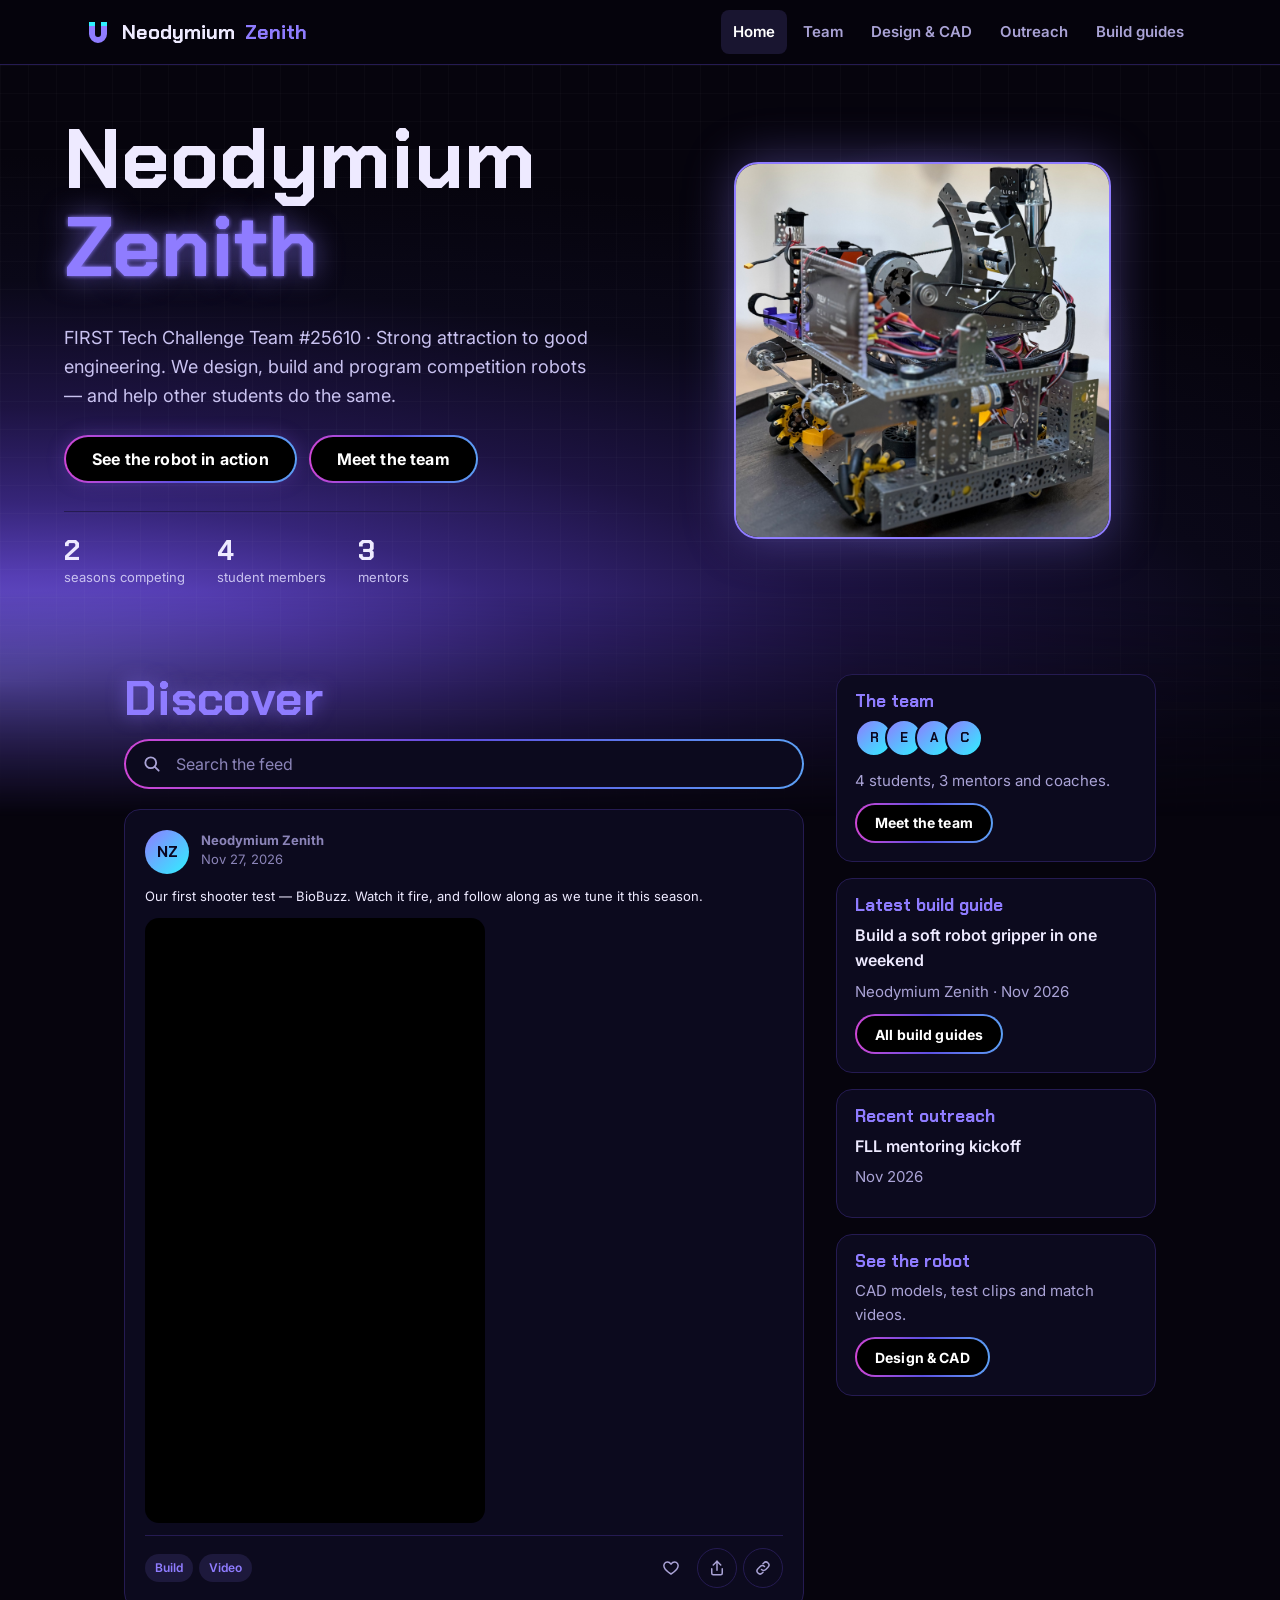
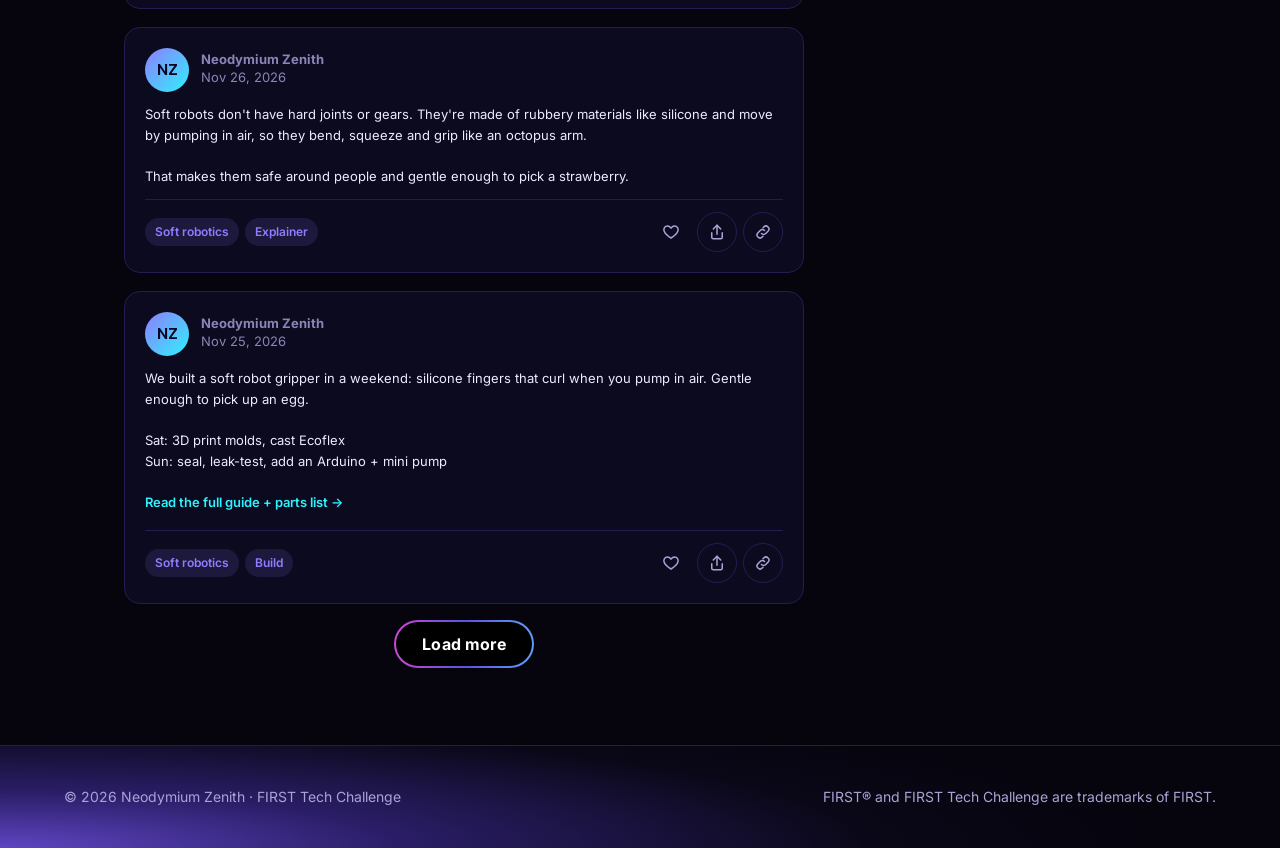
==== commit 19c6167a: "Team's page update updates to breakdown the mentor and coaches section" ====
--- a/index.html
+++ b/index.html
@@ -8,7 +8,7 @@
 <meta name="description" content="Neodymium Zenith, a FIRST Tech Challenge robotics team: lab notes, build guides, CAD and robot videos.">
 <link rel="preconnect" href="https://fonts.googleapis.com">
 <link href="https://fonts.googleapis.com/css2?family=Chakra+Petch:wght@500;700&family=Inter:wght@400;600&display=swap" rel="stylesheet">
-<link rel="stylesheet" href="site.css?v=20261127e">
+<link rel="stylesheet" href="site.css?v=20261127f">
 <link rel="alternate" type="application/rss+xml" title="Neodymium Zenith lab notes" href="feed.xml">
 </head>
 <body data-page="home">
@@ -70,6 +70,6 @@
   </div>
 </section>
 </main>
-<script src="site.js?v=20261127e"></script>
+<script src="site.js?v=20261127f"></script>
 </body>
 </html>
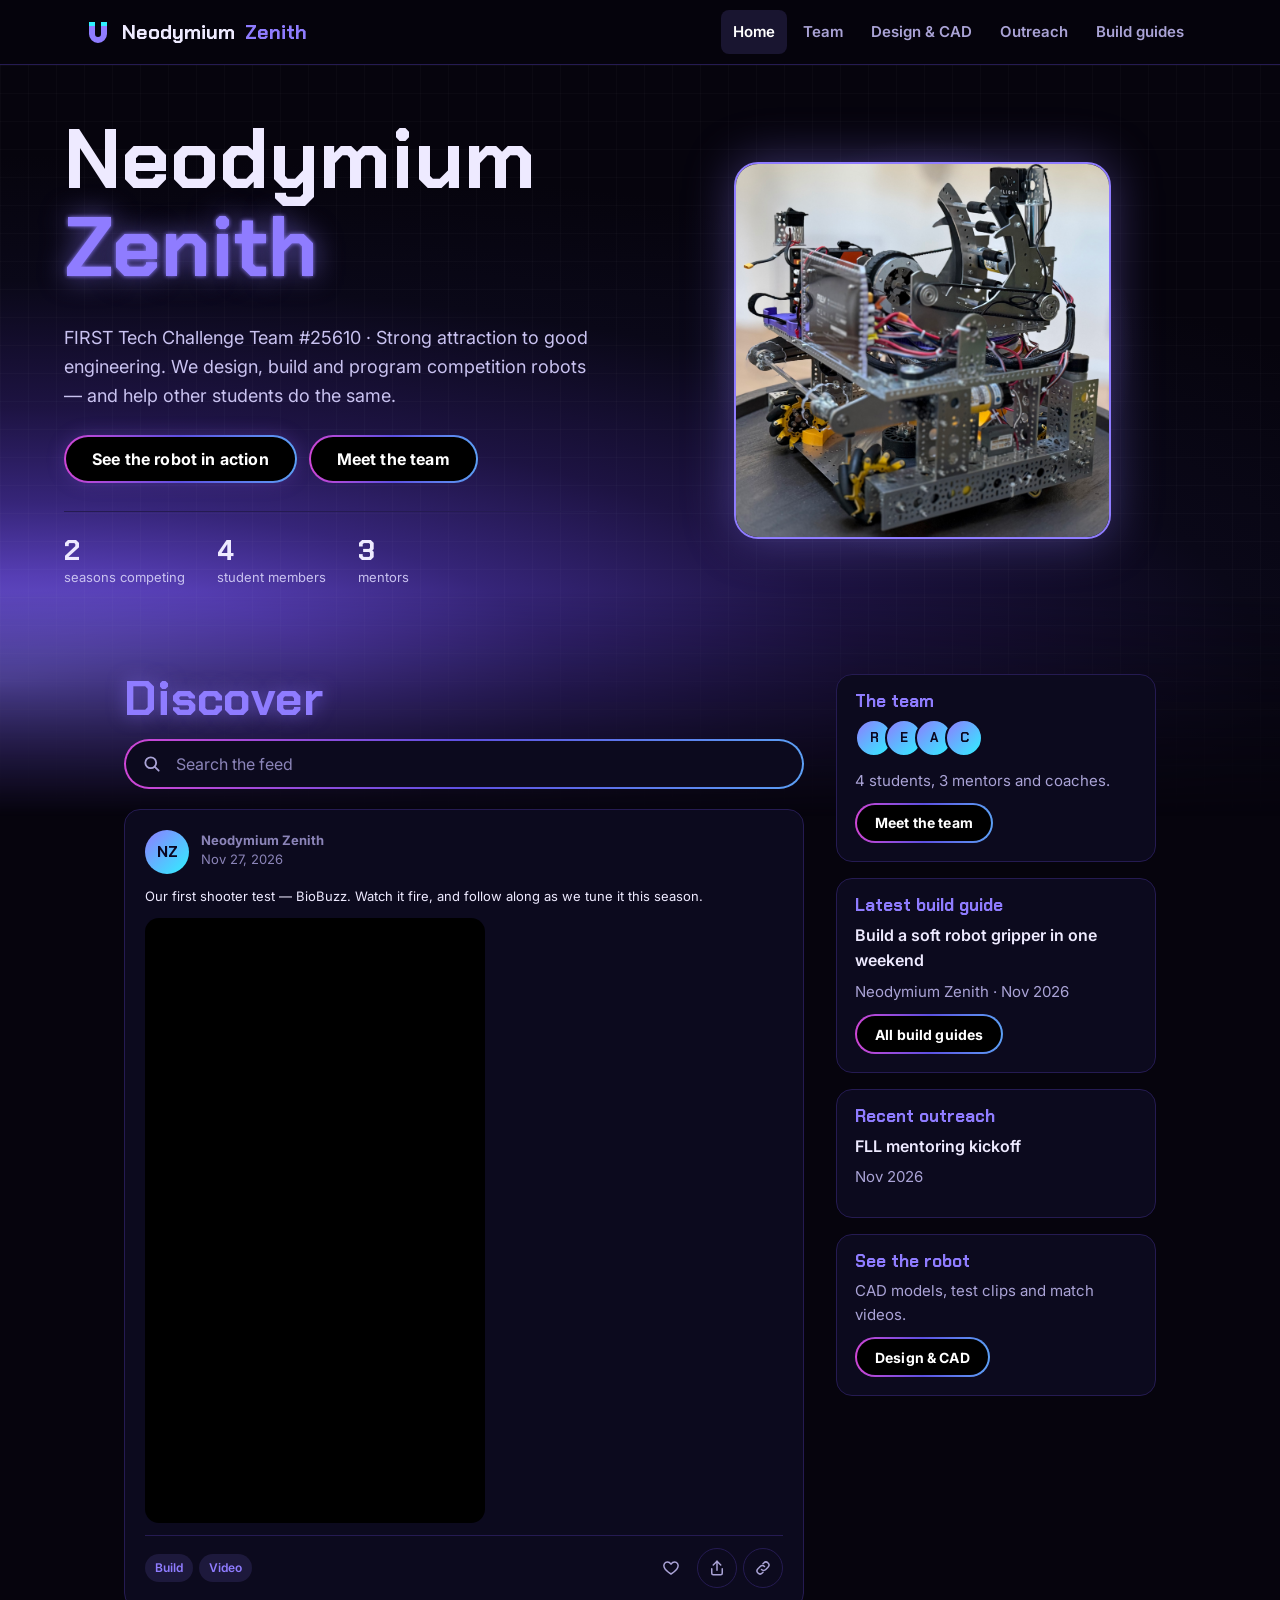
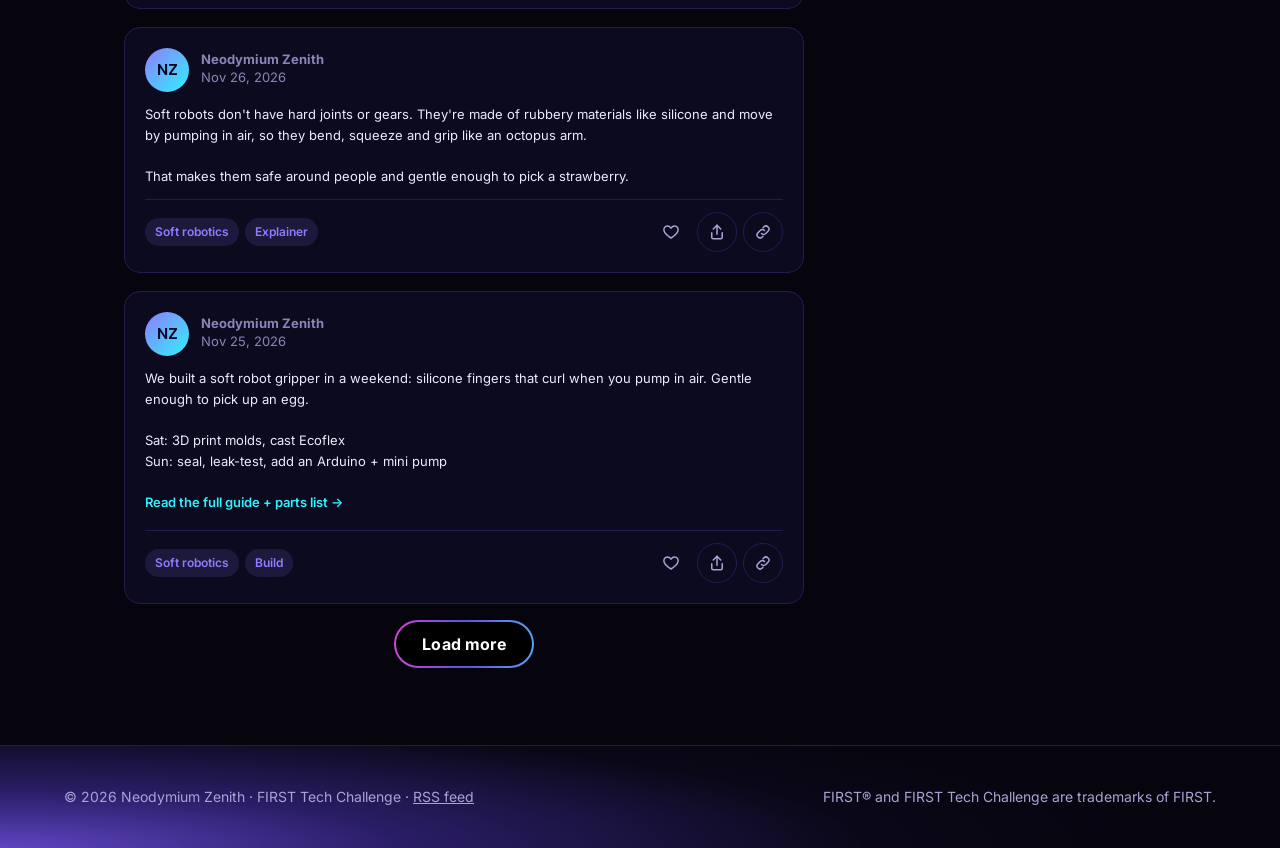
==== commit 898a3967: "site title update" ====
--- a/index.html
+++ b/index.html
@@ -4,7 +4,7 @@
 <meta charset="utf-8">
 <meta name="viewport" content="width=device-width, initial-scale=1">
 <script data-goatcounter="https://neodymiumzenith.goatcounter.com/count" async src="//gc.zgo.at/count.js"></script>
-<title>Neodymium Zenith · FTC Team</title>
+<title>Neodymium Zenith</title>
 <meta name="description" content="Neodymium Zenith, a FIRST Tech Challenge robotics team: lab notes, build guides, CAD and robot videos.">
 <link rel="preconnect" href="https://fonts.googleapis.com">
 <link href="https://fonts.googleapis.com/css2?family=Chakra+Petch:wght@500;700&family=Inter:wght@400;600&display=swap" rel="stylesheet">
